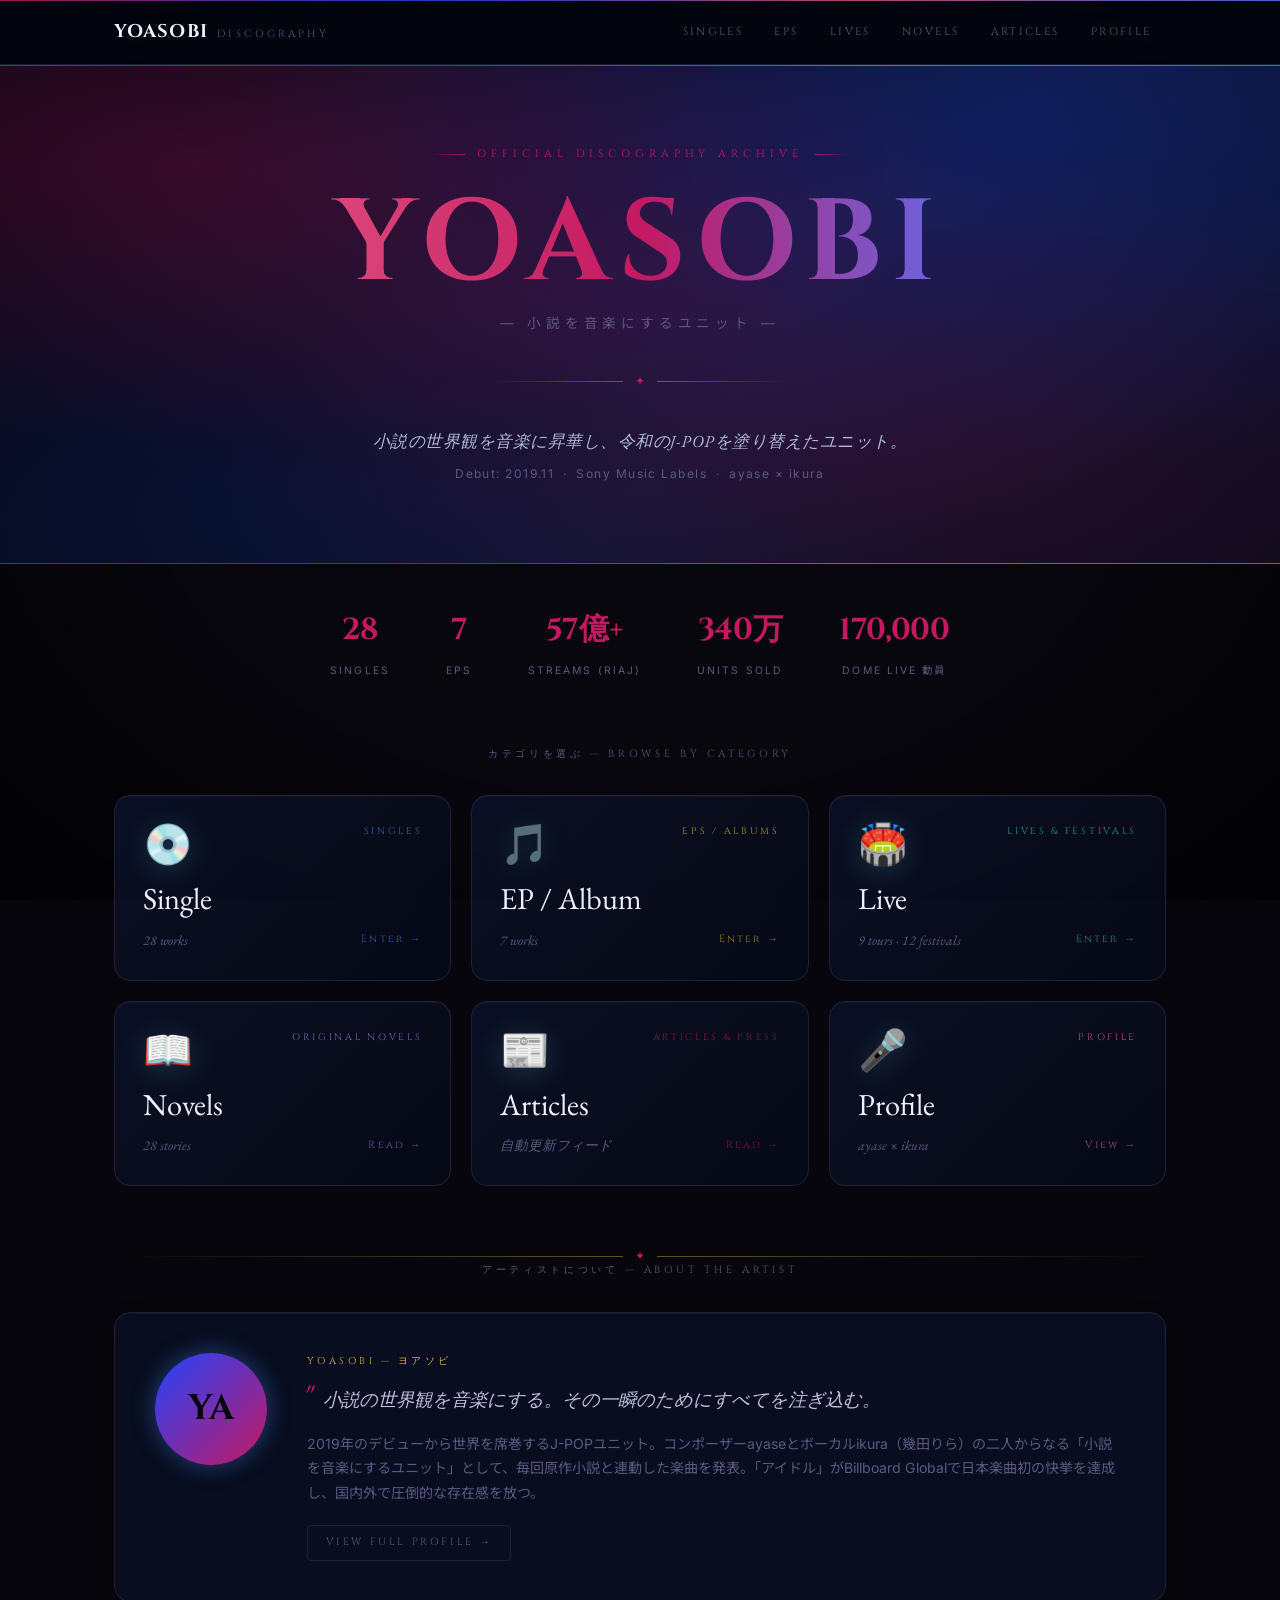
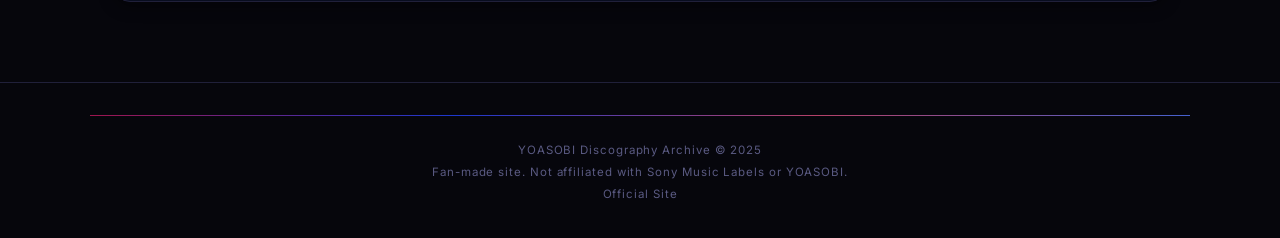
==== index.html @ 02286cec "fix: EPs数を6→7に更新（THE BOOK for, 追加に伴う） Co-Authored-By: Claude Sonnet 4.6 <noreply@anthropic.com>" ====
<!DOCTYPE html>
<html lang="ja">
<head>
  <meta charset="UTF-8" />
  <meta name="viewport" content="width=device-width, initial-scale=1.0" />
  <title>YOASOBI Discography</title>
  <meta name="description" content="YOASOBIのディスコグラフィ・軌跡アーカイブ。シングル・EP・プロフィールを網羅。" />
  <link rel="preconnect" href="https://fonts.googleapis.com" />
  <link href="https://fonts.googleapis.com/css2?family=Cinzel:wght@400;500;600;700&family=Cormorant+Garamond:ital,wght@0,400;0,500;1,400;1,500&family=EB+Garamond:ital,wght@0,400;1,400;1,500&family=Inter:wght@300;400;500;600&family=Noto+Sans+JP:wght@400;500;700&display=swap" rel="stylesheet" />
  <link rel="stylesheet" href="style.css" />
</head>
<body>

<header class="site-header">
  <div class="rainbow-rule" style="position:absolute;top:0;left:0;right:0;"></div>
  <div class="header-inner">
    <a href="index.html" class="site-brand" style="text-decoration:none;">
      <span class="brand-name">YOASOBI</span>
      <span class="brand-sub">Discography</span>
    </a>
    <nav class="site-nav">
      <a href="singles.html" class="nav-link" data-color="blue">Singles</a>
      <a href="albums.html" class="nav-link" data-color="gold">EPs</a>
      <a href="lives.html" class="nav-link" data-color="teal">Lives</a>
      <a href="novels.html" class="nav-link" data-color="purple">Novels</a>
      <a href="articles.html" class="nav-link" data-color="rose">Articles</a>
      <a href="profile.html" class="nav-link" data-color="rose">Profile</a>
    </nav>
  </div>
</header>

<main>
  <!-- Hero -->
  <section class="hero">
    <div class="hero-aurora-1"></div>
    <div class="hero-aurora-2"></div>
    <div class="hero-aurora-3"></div>
    <div class="rainbow-rule" style="position:absolute;top:0;left:0;right:0;"></div>

    <div class="hero-content">
      <p class="hero-eyebrow">Official Discography Archive</p>
      <span class="hero-title">YOASOBI</span>
      <p class="hero-reading">— 小説を音楽にするユニット —</p>

      <div class="ornament"><span class="ornament-gem">✦</span></div>

      <p class="hero-tagline">小説の世界観を音楽に昇華し、令和のJ-POPを塗り替えたユニット。</p>
      <p class="hero-meta">Debut: 2019.11 &nbsp;·&nbsp; Sony Music Labels &nbsp;·&nbsp; ayase × ikura</p>
    </div>

    <div class="rainbow-rule" style="position:absolute;bottom:0;left:0;right:0;"></div>
  </section>

  <!-- Stats -->
  <div class="stats-section">
    <div class="stat"><span class="stat-number">28</span><span class="stat-label">Singles</span></div>
    <div class="stat"><span class="stat-number">7</span><span class="stat-label">EPs</span></div>
    <div class="stat"><span class="stat-number">57億+</span><span class="stat-label">Streams (RIAJ)</span></div>
    <div class="stat"><span class="stat-number">340万</span><span class="stat-label">Units Sold</span></div>
    <div class="stat"><span class="stat-number">170,000</span><span class="stat-label">Dome Live 動員</span></div>
  </div>

  <!-- Category Grid -->
  <section class="category-section">
    <p class="section-title">カテゴリを選ぶ — Browse by category</p>
    <div class="category-grid">

      <a href="singles.html" style="text-decoration:none; display:contents;">
        <div class="category-card">
          <div class="card-glow" style="background:radial-gradient(ellipse at 30% 0%, rgba(74,143,255,0.22) 0%, transparent 70%);"></div>
          <div class="card-orb" style="background:#4a8fff;"></div>
          <div class="card-top">
            <span class="card-icon">💿</span>
            <span class="card-label-en" style="color:#4a8fff;">Singles</span>
          </div>
          <div class="card-bottom">
            <div class="card-title-ja">Single</div>
            <div class="card-footer">
              <span class="card-count">28 works</span>
              <span class="card-enter" style="color:#4a8fff;">Enter →</span>
            </div>
          </div>
          <div class="card-bottom-line" style="background:linear-gradient(90deg, transparent, #4a8fff, transparent);"></div>
        </div>
      </a>

      <a href="albums.html" style="text-decoration:none; display:contents;">
        <div class="category-card">
          <div class="card-glow" style="background:radial-gradient(ellipse at 30% 0%, rgba(245,200,66,0.18) 0%, transparent 70%);"></div>
          <div class="card-orb" style="background:#f5c842;"></div>
          <div class="card-top">
            <span class="card-icon">🎵</span>
            <span class="card-label-en" style="color:#f5c842;">EPs / Albums</span>
          </div>
          <div class="card-bottom">
            <div class="card-title-ja">EP / Album</div>
            <div class="card-footer">
              <span class="card-count">7 works</span>
              <span class="card-enter" style="color:#f5c842;">Enter →</span>
            </div>
          </div>
          <div class="card-bottom-line" style="background:linear-gradient(90deg, transparent, #f5c842, transparent);"></div>
        </div>
      </a>

      <a href="lives.html" style="text-decoration:none; display:contents;">
        <div class="category-card">
          <div class="card-glow" style="background:radial-gradient(ellipse at 30% 0%, rgba(45,212,191,0.18) 0%, transparent 70%);"></div>
          <div class="card-orb" style="background:#2dd4bf;"></div>
          <div class="card-top">
            <span class="card-icon">🏟️</span>
            <span class="card-label-en" style="color:#2dd4bf;">Lives & Festivals</span>
          </div>
          <div class="card-bottom">
            <div class="card-title-ja">Live</div>
            <div class="card-footer">
              <span class="card-count">9 tours · 12 festivals</span>
              <span class="card-enter" style="color:#2dd4bf;">Enter →</span>
            </div>
          </div>
          <div class="card-bottom-line" style="background:linear-gradient(90deg, transparent, #2dd4bf, transparent);"></div>
        </div>
      </a>

      <a href="novels.html" style="text-decoration:none; display:contents;">
        <div class="category-card">
          <div class="card-glow" style="background:radial-gradient(ellipse at 30% 0%, rgba(167,139,250,0.18) 0%, transparent 70%);"></div>
          <div class="card-orb" style="background:#a78bfa;"></div>
          <div class="card-top">
            <span class="card-icon">📖</span>
            <span class="card-label-en" style="color:#a78bfa;">Original Novels</span>
          </div>
          <div class="card-bottom">
            <div class="card-title-ja">Novels</div>
            <div class="card-footer">
              <span class="card-count">28 stories</span>
              <span class="card-enter" style="color:#a78bfa;">Read →</span>
            </div>
          </div>
          <div class="card-bottom-line" style="background:linear-gradient(90deg, transparent, #a78bfa, transparent);"></div>
        </div>
      </a>

      <a href="articles.html" style="text-decoration:none; display:contents;">
        <div class="category-card">
          <div class="card-glow" style="background:radial-gradient(ellipse at 30% 0%, rgba(196,25,96,0.18) 0%, transparent 70%);"></div>
          <div class="card-orb" style="background:#c41960;"></div>
          <div class="card-top">
            <span class="card-icon">📰</span>
            <span class="card-label-en" style="color:#c41960;">Articles & Press</span>
          </div>
          <div class="card-bottom">
            <div class="card-title-ja">Articles</div>
            <div class="card-footer">
              <span class="card-count">自動更新フィード</span>
              <span class="card-enter" style="color:#c41960;">Read →</span>
            </div>
          </div>
          <div class="card-bottom-line" style="background:linear-gradient(90deg, transparent, #c41960, transparent);"></div>
        </div>
      </a>

      <a href="profile.html" style="text-decoration:none; display:contents;">
        <div class="category-card">
          <div class="card-glow" style="background:radial-gradient(ellipse at 30% 0%, rgba(244,114,182,0.18) 0%, transparent 70%);"></div>
          <div class="card-orb" style="background:#f472b6;"></div>
          <div class="card-top">
            <span class="card-icon">🎤</span>
            <span class="card-label-en" style="color:#f472b6;">Profile</span>
          </div>
          <div class="card-bottom">
            <div class="card-title-ja">Profile</div>
            <div class="card-footer">
              <span class="card-count">ayase × ikura</span>
              <span class="card-enter" style="color:#f472b6;">View →</span>
            </div>
          </div>
          <div class="card-bottom-line" style="background:linear-gradient(90deg, transparent, #f472b6, transparent);"></div>
        </div>
      </a>

    </div>
  </section>

  <!-- Artist Intro -->
  <div class="ornament" style="max-width:1100px;margin:0 auto;padding:0 1.5rem;">
    <span class="ornament-gem">✦</span>
  </div>

  <section class="intro-section">
    <p class="section-title">アーティストについて — About the Artist</p>
    <div class="glass-card">
      <div class="glass-card-inner">
        <div class="intro-flex">
          <div class="intro-avatar">YA</div>
          <div class="intro-body">
            <p class="intro-eyebrow">YOASOBI — ヨアソビ</p>
            <blockquote class="intro-quote">
              小説の世界観を音楽にする。その一瞬のためにすべてを注ぎ込む。
            </blockquote>
            <p class="intro-bio">
              2019年のデビューから世界を席巻するJ-POPユニット。コンポーザーayaseとボーカルikura（幾田りら）の二人からなる「小説を音楽にするユニット」として、毎回原作小説と連動した楽曲を発表。「アイドル」がBillboard Globalで日本楽曲初の快挙を達成し、国内外で圧倒的な存在感を放つ。
            </p>
            <a href="profile.html" class="intro-link">View Full Profile →</a>
          </div>
        </div>
      </div>
    </div>
  </section>
</main>

<footer class="site-footer">
  <div class="footer-inner">
    <div class="rainbow-rule" style="margin-bottom:1.5rem;"></div>
    <p class="footer-text">
      YOASOBI Discography Archive &copy; 2025<br>
      Fan-made site. Not affiliated with Sony Music Labels or YOASOBI.<br>
      <a href="https://www.yoasobi-music.jp/" target="_blank" rel="noopener">Official Site</a>
    </p>
  </div>
</footer>

</body>
</html>
---- style.css ----
/* ===== RESET ===== */
*, *::before, *::after { box-sizing: border-box; margin: 0; padding: 0; }

/* ===== VARIABLES ===== */
:root {
  /* YOASOBI brand palette: deep black × hot pink × royal blue */
  --bg: #06060c;
  --bg-2: #0a0a14;
  --surface: #0f0f20;
  --surface-2: #161630;
  --border: #20203a;
  --border-bright: #34345a;
  /* primary accent = YOASOBI deep rose pink */
  --gold: #c41960;
  --gold-bright: #e05080;
  /* blue = YOASOBI royal blue */
  --blue: #2244ff;
  --blue-bright: #5577ff;
  --teal: #2dd4bf;
  --rose: #ff4d97;
  --muted: #5a5a82;
  --prose: #c0c0e0;
  --white: #f0f0ff;
}

/* ===== BASE ===== */
html { background: var(--bg); scroll-behavior: smooth; color-scheme: dark; }

body {
  background: var(--bg);
  color: var(--prose);
  font-family: 'Inter', 'Noto Sans JP', system-ui, sans-serif;
  font-size: 15px;
  line-height: 1.7;
  min-height: 100vh;
  -webkit-font-smoothing: antialiased;
  position: relative;
}

/* Film grain overlay */
body::before {
  content: '';
  position: fixed; inset: 0;
  pointer-events: none; z-index: 1; opacity: 0.04;
  mix-blend-mode: overlay;
  background-image: url("data:image/svg+xml;utf8,<svg xmlns='http://www.w3.org/2000/svg' width='180' height='180'><filter id='n'><feTurbulence type='fractalNoise' baseFrequency='0.9' numOctaves='2' stitchTiles='stitch'/></filter><rect width='100%25' height='100%25' filter='url(%23n)' opacity='0.8'/></svg>");
}

/* Vignette */
body::after {
  content: '';
  position: fixed; inset: 0;
  pointer-events: none; z-index: 1;
  background: radial-gradient(ellipse at center, transparent 55%, rgba(0,0,0,0.6) 100%);
}

header, main, footer, nav { position: relative; z-index: 2; }

a { color: var(--gold); text-decoration: none; transition: color 0.2s; }
a:hover { color: var(--gold-bright); }

/* ===== SCROLLBAR ===== */
::-webkit-scrollbar { width: 6px; }
::-webkit-scrollbar-track { background: var(--bg-2); }
::-webkit-scrollbar-thumb { background: linear-gradient(180deg, var(--blue) 0%, var(--gold) 100%); border-radius: 3px; }
::selection { background: rgba(74,143,255,0.3); color: var(--white); }

/* ===== RAINBOW RULE ===== */
.rainbow-rule {
  height: 1px;
  background: linear-gradient(90deg, var(--gold) 0%, var(--blue) 33%, var(--gold-bright) 66%, var(--blue-bright) 100%);
  opacity: 0.8;
}

/* ===== HEADER ===== */
.site-header {
  position: sticky; top: 0; z-index: 50;
  border-bottom: 1px solid rgba(26,38,64,0.8);
  background: rgba(3,6,16,0.75);
  backdrop-filter: blur(16px);
}
.header-inner {
  max-width: 1100px; margin: 0 auto;
  padding: 0 1.5rem;
  height: 64px;
  display: flex; align-items: center; justify-content: space-between; gap: 1.5rem;
}
.site-brand {
  display: flex; align-items: baseline; gap: 0.6rem; flex-shrink: 0;
}
.brand-name {
  font-family: 'Cinzel', Georgia, serif;
  font-size: 1.15rem; font-weight: 700;
  color: var(--white); letter-spacing: 0.06em;
  transition: color 0.4s;
}
.brand-name:hover { color: var(--gold-bright); }
.brand-sub {
  font-family: 'Cinzel', Georgia, serif;
  font-size: 0.65rem; letter-spacing: 0.3em;
  text-transform: uppercase; color: var(--muted);
}
.site-nav {
  display: flex; align-items: center; gap: 0.15rem;
  overflow-x: auto;
  scrollbar-width: none;
  -ms-overflow-style: none;
}
.site-nav::-webkit-scrollbar { display: none; }
.nav-link {
  position: relative;
  display: block; padding: 0.45rem 0.9rem;
  font-family: 'Cinzel', Georgia, serif;
  font-size: 0.68rem; letter-spacing: 0.22em;
  text-transform: uppercase; color: var(--muted);
  white-space: nowrap; transition: color 0.3s;
}
.nav-link:hover, .nav-link.active { color: var(--white); }
.nav-link::after {
  content: '';
  position: absolute; left: 0.9rem; right: 0.9rem; bottom: -1px;
  height: 1px;
  background: linear-gradient(90deg, var(--blue), transparent);
  transform: scaleX(0); transform-origin: left;
  transition: transform 0.4s ease;
}
.nav-link.active::after,
.nav-link:hover::after { transform: scaleX(1); }
.nav-link[data-color="gold"]::after   { background: linear-gradient(90deg, var(--gold), transparent); }
.nav-link[data-color="teal"]::after   { background: linear-gradient(90deg, var(--teal), transparent); }
.nav-link[data-color="rose"]::after   { background: linear-gradient(90deg, var(--rose), transparent); }
.nav-link[data-color="purple"]::after { background: linear-gradient(90deg, #a78bfa, transparent); }

/* ===== HERO ===== */
.hero {
  position: relative; overflow: hidden;
  background: linear-gradient(135deg, #030610 0%, #060b1a 35%, #0a1228 60%, #060b1a 100%);
  padding: 5rem 1.5rem 5rem; text-align: center;
}
/* Aurora layers */
.hero-aurora-1 {
  position: absolute; inset: 0; pointer-events: none;
  background: radial-gradient(at 15% 20%, rgba(232,19,107,0.22) 0px, transparent 50%),
              radial-gradient(at 80% 10%, rgba(34,68,255,0.18) 0px, transparent 55%),
              radial-gradient(at 75% 80%, rgba(232,19,107,0.12) 0px, transparent 55%),
              radial-gradient(at 20% 85%, rgba(34,68,255,0.10) 0px, transparent 50%);
  animation: auroraDrift 22s ease-in-out infinite;
}
.hero-aurora-2 {
  position: absolute; inset: 0; pointer-events: none;
  background: radial-gradient(ellipse at center, rgba(232,19,107,0.08) 0%, transparent 70%);
}
.hero-aurora-3 {
  position: absolute; inset: 0; pointer-events: none;
  background: radial-gradient(ellipse at 75% 25%, rgba(34,68,255,0.10) 0%, transparent 60%);
}
@keyframes auroraDrift {
  0%, 100% { transform: translate3d(0,0,0) scale(1); opacity: 0.85; }
  50% { transform: translate3d(-2%, 1%, 0) scale(1.06); opacity: 1; }
}

.hero-content { position: relative; z-index: 10; max-width: 760px; margin: 0 auto; }

.hero-eyebrow {
  font-family: 'Cinzel', Georgia, serif;
  font-size: 0.68rem; letter-spacing: 0.45em;
  text-transform: uppercase; color: rgba(232,19,107,0.9);
  margin-bottom: 1.5rem;
  display: flex; align-items: center; justify-content: center; gap: 0.75rem;
}
.hero-eyebrow::before, .hero-eyebrow::after {
  content: '';
  display: inline-block; width: 2rem; height: 1px;
  background: linear-gradient(90deg, transparent, rgba(232,19,107,0.7));
}
.hero-eyebrow::after { background: linear-gradient(90deg, rgba(232,19,107,0.7), transparent); }

.hero-label {
  font-family: 'Cinzel', Georgia, serif;
  font-size: 0.85rem; font-weight: 400;
  letter-spacing: 0.5em; text-transform: uppercase;
  color: rgba(200,216,240,0.6); display: block;
  margin-bottom: 0.4rem;
}
.hero-title {
  font-family: 'Cinzel', Georgia, serif;
  font-size: clamp(3.5rem, 9vw, 7.5rem);
  font-weight: 700; line-height: 1.0;
  letter-spacing: 0.08em;
  background: linear-gradient(90deg, var(--gold-bright) 0%, var(--gold) 25%, var(--blue-bright) 50%, var(--blue) 75%, var(--gold-bright) 100%);
  background-size: 200% 100%;
  -webkit-background-clip: text; -webkit-text-fill-color: transparent;
  background-clip: text;
  animation: shimmer 8s linear infinite;
  display: block; margin-bottom: 0.6rem;
}
@keyframes shimmer {
  0% { background-position: 0% 50%; }
  100% { background-position: 200% 50%; }
}
.hero-reading {
  font-size: 0.85rem; letter-spacing: 0.35em;
  color: var(--muted); margin-bottom: 1.4rem;
}
.hero-tagline {
  font-family: 'EB Garamond', Georgia, serif;
  font-style: italic; font-size: 1.05rem;
  color: rgba(200,216,240,0.85); letter-spacing: 0.03em;
  margin-bottom: 0.5rem;
}
.hero-meta {
  font-size: 0.75rem; letter-spacing: 0.12em;
  color: var(--muted);
}

/* Ornamental divider */
.ornament {
  display: flex; align-items: center; justify-content: center; gap: 0.75rem;
  margin: 2.5rem auto;
  max-width: 300px;
}
.ornament::before, .ornament::after {
  content: ''; flex: 1; height: 1px;
  background: linear-gradient(90deg, transparent, rgba(245,200,66,0.4));
}
.ornament::after { background: linear-gradient(90deg, rgba(245,200,66,0.4), transparent); }
.ornament-gem {
  font-size: 0.75rem; color: var(--gold); line-height: 1;
}

/* ===== STATS ===== */
.stats-section {
  display: flex; justify-content: center; flex-wrap: wrap;
  gap: 2.5rem 3.5rem; padding: 2.5rem 1.5rem 3rem;
  max-width: 900px; margin: 0 auto;
}
.stat { text-align: center; }
.stat-number {
  font-family: 'Cinzel', Georgia, serif;
  font-size: 1.9rem; font-weight: 700;
  color: var(--gold); display: block; letter-spacing: -0.01em;
}
.stat-label {
  font-size: 0.65rem; letter-spacing: 0.2em;
  text-transform: uppercase; color: var(--muted);
  margin-top: 0.15rem;
}

/* ===== SECTION TITLE ===== */
.section-title {
  font-family: 'Cinzel', Georgia, serif;
  font-size: 0.65rem; letter-spacing: 0.35em;
  text-transform: uppercase; color: var(--muted);
  text-align: center; margin-bottom: 2rem;
}

/* ===== CATEGORY GRID ===== */
.category-section { max-width: 1100px; margin: 0 auto; padding: 1rem 1.5rem 4rem; }

.category-grid {
  display: grid;
  grid-template-columns: repeat(auto-fit, minmax(280px, 1fr));
  gap: 1.25rem;
}

.category-card {
  position: relative; overflow: hidden;
  border-radius: 16px;
  border: 1px solid var(--border);
  background: linear-gradient(135deg, rgba(11,18,40,0.85) 0%, rgba(6,11,26,0.7) 100%);
  padding: 1.75rem;
  display: flex; flex-direction: column;
  gap: 1rem; min-height: 175px; justify-content: space-between;
  transition: all 0.5s ease;
  box-shadow: inset 0 1px 0 rgba(238,244,255,0.04);
  cursor: pointer;
}
.category-card:hover {
  border-color: var(--border-bright);
  transform: translateY(-4px);
  box-shadow: 0 0 0 1px rgba(245,200,66,0.15), 0 0 28px rgba(74,143,255,0.22), inset 0 1px 0 rgba(238,244,255,0.04), 0 18px 48px rgba(0,0,0,0.65);
}
.card-glow {
  position: absolute; inset: 0; opacity: 0;
  transition: opacity 0.6s;
}
.category-card:hover .card-glow { opacity: 1; }
.card-orb {
  position: absolute; top: -3rem; right: -3rem;
  width: 8rem; height: 8rem; border-radius: 50%;
  opacity: 0; blur: 2rem;
  filter: blur(2rem);
  transition: opacity 0.6s;
}
.category-card:hover .card-orb { opacity: 0.35; }
.card-bottom-line {
  position: absolute; bottom: 0; left: 0;
  height: 1px; width: 0;
  transition: width 0.7s ease;
}
.category-card:hover .card-bottom-line { width: 100%; }

.card-top { display: flex; align-items: flex-start; justify-content: space-between; }
.card-icon { font-size: 2.5rem; line-height: 1; filter: drop-shadow(0 4px 14px rgba(125,211,252,0.18)); }
.card-label-en {
  font-family: 'Cinzel', Georgia, serif;
  font-size: 0.6rem; letter-spacing: 0.28em;
  text-transform: uppercase; opacity: 0.7;
}
.card-bottom { display: flex; flex-direction: column; gap: 0.5rem; }
.card-title-ja {
  font-family: 'EB Garamond', Georgia, serif;
  font-size: 1.9rem; font-weight: 400;
  color: var(--white); line-height: 1.2;
  transition: color 0.4s;
}
.category-card:hover .card-title-ja { color: var(--gold-bright); }
.card-footer { display: flex; align-items: center; justify-content: space-between; margin-top: 0.25rem; }
.card-count {
  font-family: 'EB Garamond', Georgia, serif;
  font-style: italic; font-size: 0.85rem; color: var(--muted);
}
.card-enter {
  font-family: 'Cinzel', Georgia, serif;
  font-size: 0.65rem; letter-spacing: 0.2em;
  opacity: 0.6; transition: opacity 0.4s, transform 0.4s;
}
.category-card:hover .card-enter { opacity: 1; transform: translateX(4px); }

/* ===== ARTIST INTRO ===== */
.intro-section { max-width: 1100px; margin: 0 auto; padding: 0 1.5rem 5rem; }

.glass-card {
  background: rgba(11,18,40,0.7);
  backdrop-filter: blur(12px);
  border: 1px solid var(--border);
  border-radius: 16px; overflow: hidden;
  box-shadow: inset 0 1px 0 rgba(238,244,255,0.04), 0 4px 16px rgba(0,0,0,0.4);
}
.glass-card-inner { padding: 2.5rem; }

.intro-flex {
  display: flex; gap: 2.5rem; align-items: flex-start;
}
.intro-avatar {
  flex-shrink: 0;
  width: 7rem; height: 7rem; border-radius: 50%;
  background: linear-gradient(135deg, var(--blue) 0%, var(--gold) 100%);
  display: flex; align-items: center; justify-content: center;
  font-family: 'Cinzel', Georgia, serif;
  font-size: 2.2rem; color: var(--bg); font-weight: 700;
  box-shadow: 0 0 24px rgba(74,143,255,0.4);
}
.intro-body { flex: 1; }
.intro-eyebrow {
  font-family: 'Cinzel', Georgia, serif;
  font-size: 0.62rem; letter-spacing: 0.35em;
  text-transform: uppercase; color: rgba(245,200,66,0.9);
  margin-bottom: 0.9rem;
}
.intro-quote {
  font-family: 'EB Garamond', Georgia, serif;
  font-style: italic; font-size: 1.15rem;
  color: var(--prose); line-height: 1.7;
  padding-left: 1rem; position: relative;
  margin-bottom: 1rem;
}
.intro-quote::before {
  content: '"';
  position: absolute; left: -0.3rem; top: -0.25rem;
  font-size: 2rem; color: var(--gold); line-height: 1;
}
.intro-bio {
  font-size: 0.88rem; color: var(--muted);
  line-height: 1.75; margin-bottom: 1.25rem;
}
.intro-link {
  display: inline-block;
  font-family: 'Cinzel', Georgia, serif;
  font-size: 0.65rem; letter-spacing: 0.25em;
  text-transform: uppercase; color: var(--muted);
  border: 1px solid var(--border);
  padding: 0.5rem 1.1rem; border-radius: 4px;
  transition: all 0.3s;
}
.intro-link:hover {
  border-color: var(--gold); color: var(--gold);
  background: rgba(245,200,66,0.06);
}

/* ===== PAGE HEADER ===== */
.page-header {
  border-bottom: 1px solid var(--border);
  padding: 2.5rem 1.5rem 2rem;
}
.page-header-inner { max-width: 1100px; margin: 0 auto; }
.page-back {
  font-family: 'Cinzel', Georgia, serif;
  font-size: 0.65rem; letter-spacing: 0.2em;
  color: var(--muted); display: inline-flex;
  align-items: center; gap: 0.4rem;
  margin-bottom: 1rem; transition: color 0.2s;
}
.page-back:hover { color: var(--gold); }
.page-title {
  font-family: 'Cinzel', Georgia, serif;
  font-size: clamp(2rem, 5vw, 3.5rem);
  font-weight: 700; letter-spacing: 0.06em;
  color: var(--white);
}
.page-title .accent { color: var(--gold); }
.page-subtitle {
  font-size: 0.8rem; color: var(--muted);
  letter-spacing: 0.12em; margin-top: 0.5rem;
}

/* ===== FILTER BAR ===== */
.filter-bar {
  max-width: 1100px; margin: 0 auto 2rem;
  padding: 0 1.5rem;
  display: flex; gap: 0.4rem; flex-wrap: wrap; align-items: center;
}
.filter-label {
  font-family: 'Cinzel', Georgia, serif;
  font-size: 0.62rem; letter-spacing: 0.25em;
  text-transform: uppercase; color: var(--muted); margin-right: 0.4rem;
}
.filter-btn {
  background: transparent;
  border: 1px solid var(--border);
  color: var(--muted);
  font-family: 'Cinzel', Georgia, serif;
  font-size: 0.65rem; letter-spacing: 0.12em;
  padding: 0.3rem 0.85rem; border-radius: 20px;
  cursor: pointer; transition: all 0.25s;
}
.filter-btn:hover, .filter-btn.active {
  border-color: var(--gold); color: var(--gold);
  background: rgba(245,200,66,0.07);
}

/* ===== WORKS GRID ===== */
.works-section { max-width: 1100px; margin: 0 auto; padding: 0 1.5rem 5rem; }
.works-grid {
  display: grid;
  grid-template-columns: repeat(auto-fill, minmax(290px, 1fr));
  gap: 1rem;
}

/* Year divider */
.year-divider {
  grid-column: 1 / -1;
  display: flex; align-items: center; gap: 1rem;
  padding: 2rem 0 0.75rem;
  margin-top: 0.5rem;
}
.year-divider:first-child {
  padding-top: 0.25rem;
  margin-top: 0;
}
.year-divider-text {
  font-family: 'Cinzel', Georgia, serif;
  font-size: 0.6rem; letter-spacing: 0.3em;
  color: var(--muted); text-transform: uppercase; white-space: nowrap;
  background: var(--bg);
  padding-right: 0.5rem;
}
.year-divider-line { flex: 1; height: 1px; background: var(--border); }

/* Work card */
.work-card {
  position: relative; overflow: hidden;
  background: rgba(11,18,40,0.7);
  border: 1px solid var(--border);
  border-radius: 12px; padding: 1.25rem 1.4rem;
  display: flex; flex-direction: column; gap: 0.45rem;
  transition: all 0.3s ease;
}
.work-card:hover {
  border-color: var(--border-bright);
  background: rgba(17,30,56,0.85);
  transform: translateY(-2px);
  box-shadow: 0 0 0 1px rgba(74,143,255,0.12), 0 8px 24px rgba(0,0,0,0.5);
}
.work-card.highlight {
  border-color: rgba(245,200,66,0.35);
  background: rgba(245,200,66,0.03);
}
.work-card.highlight::before {
  content: '★ Spotlight';
  position: absolute; top: 0.7rem; right: 0.8rem;
  font-family: 'Cinzel', Georgia, serif;
  font-size: 0.55rem; letter-spacing: 0.18em;
  color: var(--gold); text-transform: uppercase;
}
.work-card-line {
  position: absolute; bottom: 0; left: 0;
  height: 1px; width: 0;
  transition: width 0.6s ease;
}
.work-card:hover .work-card-line { width: 100%; }

.work-num {
  font-family: 'Cinzel', Georgia, serif;
  font-size: 0.58rem; letter-spacing: 0.22em; color: var(--muted);
}
.work-title-ja { font-size: 1.05rem; font-weight: 600; color: var(--white); line-height: 1.3; }
.work-title-en { font-size: 0.72rem; color: var(--muted); letter-spacing: 0.04em; }
.work-date { font-size: 0.72rem; color: var(--prose); }
.work-cert { font-size: 0.68rem; color: var(--blue-bright); font-weight: 600; }
.work-chart { font-size: 0.68rem; color: var(--muted); }
.work-note {
  font-size: 0.72rem; color: var(--muted); line-height: 1.55;
  border-top: 1px solid var(--border);
  padding-top: 0.5rem; margin-top: 0.25rem;
}

/* ===== EP CARDS ===== */
.eps-section { max-width: 1100px; margin: 0 auto; padding: 0 1.5rem 5rem; }
.eps-grid {
  display: grid;
  grid-template-columns: repeat(auto-fill, minmax(340px, 1fr));
  gap: 1.5rem;
}

.ep-card {
  background: rgba(11,18,40,0.7);
  border: 1px solid var(--border);
  border-radius: 14px; padding: 1.75rem;
  display: flex; flex-direction: column; gap: 1.1rem;
  transition: all 0.3s ease;
}
.ep-card:hover {
  border-color: var(--border-bright);
  transform: translateY(-3px);
  box-shadow: 0 0 0 1px rgba(245,200,66,0.12), 0 12px 32px rgba(0,0,0,0.55);
}

.ep-badge {
  display: inline-block;
  font-family: 'Cinzel', Georgia, serif;
  font-size: 0.58rem; letter-spacing: 0.22em;
  text-transform: uppercase; color: var(--gold);
  background: rgba(245,200,66,0.08);
  border: 1px solid rgba(245,200,66,0.25);
  border-radius: 4px; padding: 0.2rem 0.65rem;
  width: fit-content;
}
.ep-title {
  font-family: 'Cinzel', Georgia, serif;
  font-size: 1.4rem; font-weight: 700;
  color: var(--white); letter-spacing: 0.08em;
}
.ep-date { font-size: 0.78rem; color: var(--muted); }

.ep-meta-row { display: flex; gap: 1.5rem; flex-wrap: wrap; }
.ep-meta-item { display: flex; flex-direction: column; gap: 0.1rem; }
.ep-meta-label {
  font-family: 'Cinzel', Georgia, serif;
  font-size: 0.56rem; letter-spacing: 0.2em;
  text-transform: uppercase; color: var(--muted);
}
.ep-meta-value { font-size: 0.85rem; color: var(--white); font-weight: 600; }

.ep-tracks { border-top: 1px solid var(--border); padding-top: 0.85rem; }
.ep-tracks-label {
  font-family: 'Cinzel', Georgia, serif;
  font-size: 0.56rem; letter-spacing: 0.2em;
  text-transform: uppercase; color: var(--muted); margin-bottom: 0.6rem;
}
.ep-track-list { list-style: none; display: flex; flex-direction: column; gap: 0.22rem; }
.ep-track-list li {
  display: flex; gap: 0.6rem; align-items: baseline;
  font-size: 0.82rem; color: var(--prose);
}
.ep-track-num {
  font-family: 'Cinzel', Georgia, serif;
  font-size: 0.58rem; color: var(--muted);
  min-width: 1.6rem; letter-spacing: 0.1em;
}
.ep-note {
  font-family: 'EB Garamond', Georgia, serif;
  font-style: italic; font-size: 0.85rem;
  color: var(--muted); line-height: 1.6;
}

/* ===== PROFILE ===== */
.profile-section { max-width: 900px; margin: 0 auto; padding: 0 1.5rem 5rem; display: flex; flex-direction: column; gap: 3rem; }

.profile-concept-card {
  text-align: center; padding: 2.5rem;
  background: rgba(11,18,40,0.7);
  border: 1px solid var(--border); border-radius: 14px;
}
.profile-concept-text {
  font-family: 'EB Garamond', Georgia, serif;
  font-style: italic; font-size: 1.5rem;
  color: var(--gold); letter-spacing: 0.05em; margin-bottom: 0.75rem;
}
.profile-concept-meta {
  font-family: 'Cinzel', Georgia, serif;
  font-size: 0.65rem; letter-spacing: 0.25em;
  text-transform: uppercase; color: var(--muted);
}

.members-grid {
  display: grid;
  grid-template-columns: repeat(auto-fit, minmax(310px, 1fr));
  gap: 1.25rem;
}
.member-card {
  background: rgba(11,18,40,0.7);
  border: 1px solid var(--border); border-radius: 14px;
  padding: 1.75rem; display: flex; flex-direction: column; gap: 0.75rem;
}
.member-role {
  font-family: 'Cinzel', Georgia, serif;
  font-size: 0.6rem; letter-spacing: 0.25em;
  text-transform: uppercase; color: var(--blue-bright); font-weight: 600;
}
.member-name {
  font-family: 'Cinzel', Georgia, serif;
  font-size: 1.6rem; font-weight: 700; color: var(--white);
}
.member-info { display: flex; flex-direction: column; gap: 0.2rem; }
.member-info-row { display: flex; gap: 0.5rem; font-size: 0.8rem; }
.info-key { color: var(--muted); min-width: 60px; }
.info-val { color: var(--prose); }
.member-bio {
  font-size: 0.85rem; color: var(--muted); line-height: 1.75;
  border-top: 1px solid var(--border); padding-top: 0.75rem;
}

.section-sub-title {
  font-family: 'Cinzel', Georgia, serif;
  font-size: 0.62rem; letter-spacing: 0.3em;
  text-transform: uppercase; color: var(--muted); margin-bottom: 1.1rem;
}

.achievement-list { list-style: none; display: flex; flex-direction: column; gap: 0.75rem; }
.achievement-list li {
  display: flex; gap: 0.75rem; align-items: flex-start;
  font-size: 0.88rem; color: var(--prose); line-height: 1.65;
}
.achievement-list li::before {
  content: '◆'; color: var(--gold); font-size: 0.5rem;
  margin-top: 0.45rem; flex-shrink: 0;
}

/* Timeline */
.timeline { display: flex; flex-direction: column; gap: 0; }
.timeline-item { display: flex; gap: 1.5rem; align-items: flex-start; }
.timeline-year {
  font-family: 'Cinzel', Georgia, serif;
  font-size: 0.78rem; font-weight: 700;
  color: var(--gold); letter-spacing: 0.1em;
  min-width: 3rem; padding-top: 0.1rem;
}
.timeline-body {
  flex: 1;
  border-left: 1px solid var(--border);
  padding: 0 0 1.5rem 1.5rem;
}
.timeline-item:last-child .timeline-body { padding-bottom: 0; }
.timeline-text { font-size: 0.88rem; color: var(--muted); line-height: 1.7; }

/* ===== FOOTER ===== */
.site-footer {
  border-top: 1px solid var(--border);
  padding: 2rem 1.5rem;
  text-align: center;
}
.footer-inner { max-width: 1100px; margin: 0 auto; }
.footer-text { font-size: 0.72rem; color: var(--muted); letter-spacing: 0.08em; line-height: 1.9; }
.footer-text a { color: var(--muted); }
.footer-text a:hover { color: var(--gold); }

/* ===== ARTWORK CARD (ジャケ写付き) ===== */
.work-card-art {
  position: relative; overflow: hidden;
  background: rgba(11,18,40,0.7);
  border: 1px solid var(--border);
  border-radius: 12px;
  display: flex; flex-direction: column;
  transition: all 0.3s ease;
  cursor: pointer;
}
.work-card-art:hover {
  border-color: var(--border-bright);
  transform: translateY(-3px);
  box-shadow: 0 0 0 1px rgba(74,143,255,0.14), 0 10px 28px rgba(0,0,0,0.55);
}
.work-card-art.highlight {
  border-color: rgba(245,200,66,0.35);
}
.artwork-wrap {
  position: relative; aspect-ratio: 1/1;
  overflow: hidden; background: var(--surface-2);
  flex-shrink: 0;
}
.artwork-wrap img {
  width: 100%; height: 100%;
  object-fit: cover;
  transition: transform 0.5s ease;
}
.work-card-art:hover .artwork-wrap img { transform: scale(1.06); }
.artwork-placeholder {
  width: 100%; height: 100%;
  display: flex; align-items: center; justify-content: center;
  font-family: 'Cinzel', Georgia, serif;
  font-size: 1.5rem; font-weight: 700;
  color: rgba(255,255,255,0.15);
  letter-spacing: 0.05em;
}
.artwork-spotlight {
  position: absolute; top: 0.6rem; right: 0.6rem;
  font-family: 'Cinzel', Georgia, serif;
  font-size: 0.5rem; letter-spacing: 0.15em;
  background: var(--gold); color: var(--bg);
  padding: 0.2rem 0.5rem; border-radius: 3px;
  font-weight: 700;
}
.artwork-num {
  position: absolute; top: 0.55rem; left: 0.55rem;
  font-family: 'Cinzel', Georgia, serif;
  font-size: 0.62rem; font-weight: 700; letter-spacing: 0.12em;
  background: rgba(6,6,12,0.85);
  color: rgba(255,255,255,0.9);
  border: 1px solid rgba(255,255,255,0.15);
  padding: 0.22rem 0.55rem;
  border-radius: 4px; backdrop-filter: blur(6px);
}
.artwork-body {
  padding: 0.9rem 1rem;
  display: flex; flex-direction: column; gap: 0.3rem;
}
.artwork-title-ja { font-size: 0.95rem; font-weight: 600; color: var(--white); line-height: 1.3; }
.artwork-title-en { font-size: 0.68rem; color: var(--muted); }
.artwork-date { font-size: 0.68rem; color: var(--prose); }
.artwork-cert { font-size: 0.64rem; color: var(--blue-bright); font-weight: 600; }
.artwork-hover-hint {
  font-size: 0.6rem; color: var(--muted); letter-spacing: 0.1em;
  font-family: 'Cinzel', Georgia, serif;
  margin-top: 0.2rem; opacity: 0;
  transition: opacity 0.25s;
}
.work-card-art:hover .artwork-hover-hint { opacity: 1; }

/* ===== MODAL ===== */
.modal-overlay {
  position: fixed; inset: 0; z-index: 200;
  background: rgba(3,6,16,0.88);
  backdrop-filter: blur(16px);
  display: flex; align-items: center; justify-content: center;
  padding: 1.5rem;
  opacity: 0; pointer-events: none;
  transition: opacity 0.3s ease;
}
.modal-overlay.open {
  opacity: 1; pointer-events: all;
}
.modal {
  background: var(--surface);
  border: 1px solid var(--border-bright);
  border-radius: 18px;
  max-width: 860px; width: 100%;
  max-height: 90vh; overflow-y: auto;
  display: grid; grid-template-columns: 260px 1fr;
  box-shadow: 0 0 0 1px rgba(74,143,255,0.1), 0 30px 80px rgba(0,0,0,0.8);
  transform: translateY(16px);
  transition: transform 0.3s ease;
  position: relative;
}
.modal-overlay.open .modal { transform: translateY(0); }

.modal-art-col {
  position: relative;
  background: var(--bg-2);
  border-radius: 18px 0 0 18px;
  overflow: hidden;
  display: flex; flex-direction: column;
}
.modal-artwork {
  width: 100%; aspect-ratio: 1/1;
  object-fit: cover; display: block;
}
.modal-artwork-placeholder {
  width: 100%; aspect-ratio: 1/1;
  display: flex; align-items: center; justify-content: center;
  font-family: 'Cinzel', Georgia, serif;
  font-size: 2.5rem; color: rgba(255,255,255,0.1);
}
.modal-art-meta {
  padding: 1.25rem;
  display: flex; flex-direction: column; gap: 0.4rem;
  flex: 1;
}
.modal-cert { font-size: 0.68rem; color: var(--blue-bright); font-weight: 600; }
.modal-chart { font-size: 0.68rem; color: var(--muted); }
.modal-date { font-size: 0.7rem; color: var(--muted); margin-top: 0.25rem; }

.modal-body {
  padding: 2rem 2rem 2rem 1.75rem;
  display: flex; flex-direction: column; gap: 1.5rem;
  overflow-y: auto;
}
.modal-close {
  position: absolute; top: 1rem; right: 1rem;
  background: rgba(11,18,40,0.9);
  border: 1px solid var(--border);
  color: var(--muted); border-radius: 50%;
  width: 2rem; height: 2rem;
  display: flex; align-items: center; justify-content: center;
  cursor: pointer; font-size: 1rem; line-height: 1;
  transition: all 0.2s; z-index: 10;
}
.modal-close:hover { border-color: var(--gold); color: var(--gold); }

.modal-title-ja {
  font-size: 1.6rem; font-weight: 700;
  color: var(--white); line-height: 1.2;
}
.modal-title-en {
  font-size: 0.78rem; color: var(--muted); letter-spacing: 0.06em;
  margin-top: 0.2rem;
}
.modal-badge {
  display: inline-block;
  font-family: 'Cinzel', Georgia, serif;
  font-size: 0.55rem; letter-spacing: 0.2em;
  background: rgba(245,200,66,0.08);
  border: 1px solid rgba(245,200,66,0.25);
  color: var(--gold); padding: 0.2rem 0.6rem;
  border-radius: 3px; margin-bottom: 0.25rem;
  width: fit-content;
}

.modal-section { display: flex; flex-direction: column; gap: 0.5rem; }
.modal-section-label {
  font-family: 'Cinzel', Georgia, serif;
  font-size: 0.58rem; letter-spacing: 0.28em;
  text-transform: uppercase; color: var(--muted);
}
.modal-section-content {
  font-size: 0.85rem; color: var(--prose);
  line-height: 1.75;
}
.modal-novel {
  font-family: 'EB Garamond', Georgia, serif;
  font-style: italic; font-size: 0.95rem;
  color: var(--gold-bright);
}
.modal-divider {
  height: 1px; background: var(--border);
}

/* ===== RESPONSIVE ===== */
@media (max-width: 680px) {
  .brand-sub { display: none; }
  .intro-flex { flex-direction: column; align-items: center; text-align: center; }
  .intro-quote { text-align: left; }
  .category-grid { grid-template-columns: 1fr; }
  .works-grid { grid-template-columns: 1fr; }
  .eps-grid { grid-template-columns: 1fr; }
  .members-grid { grid-template-columns: 1fr; }
  .stats-section { gap: 1.5rem 2rem; }
}
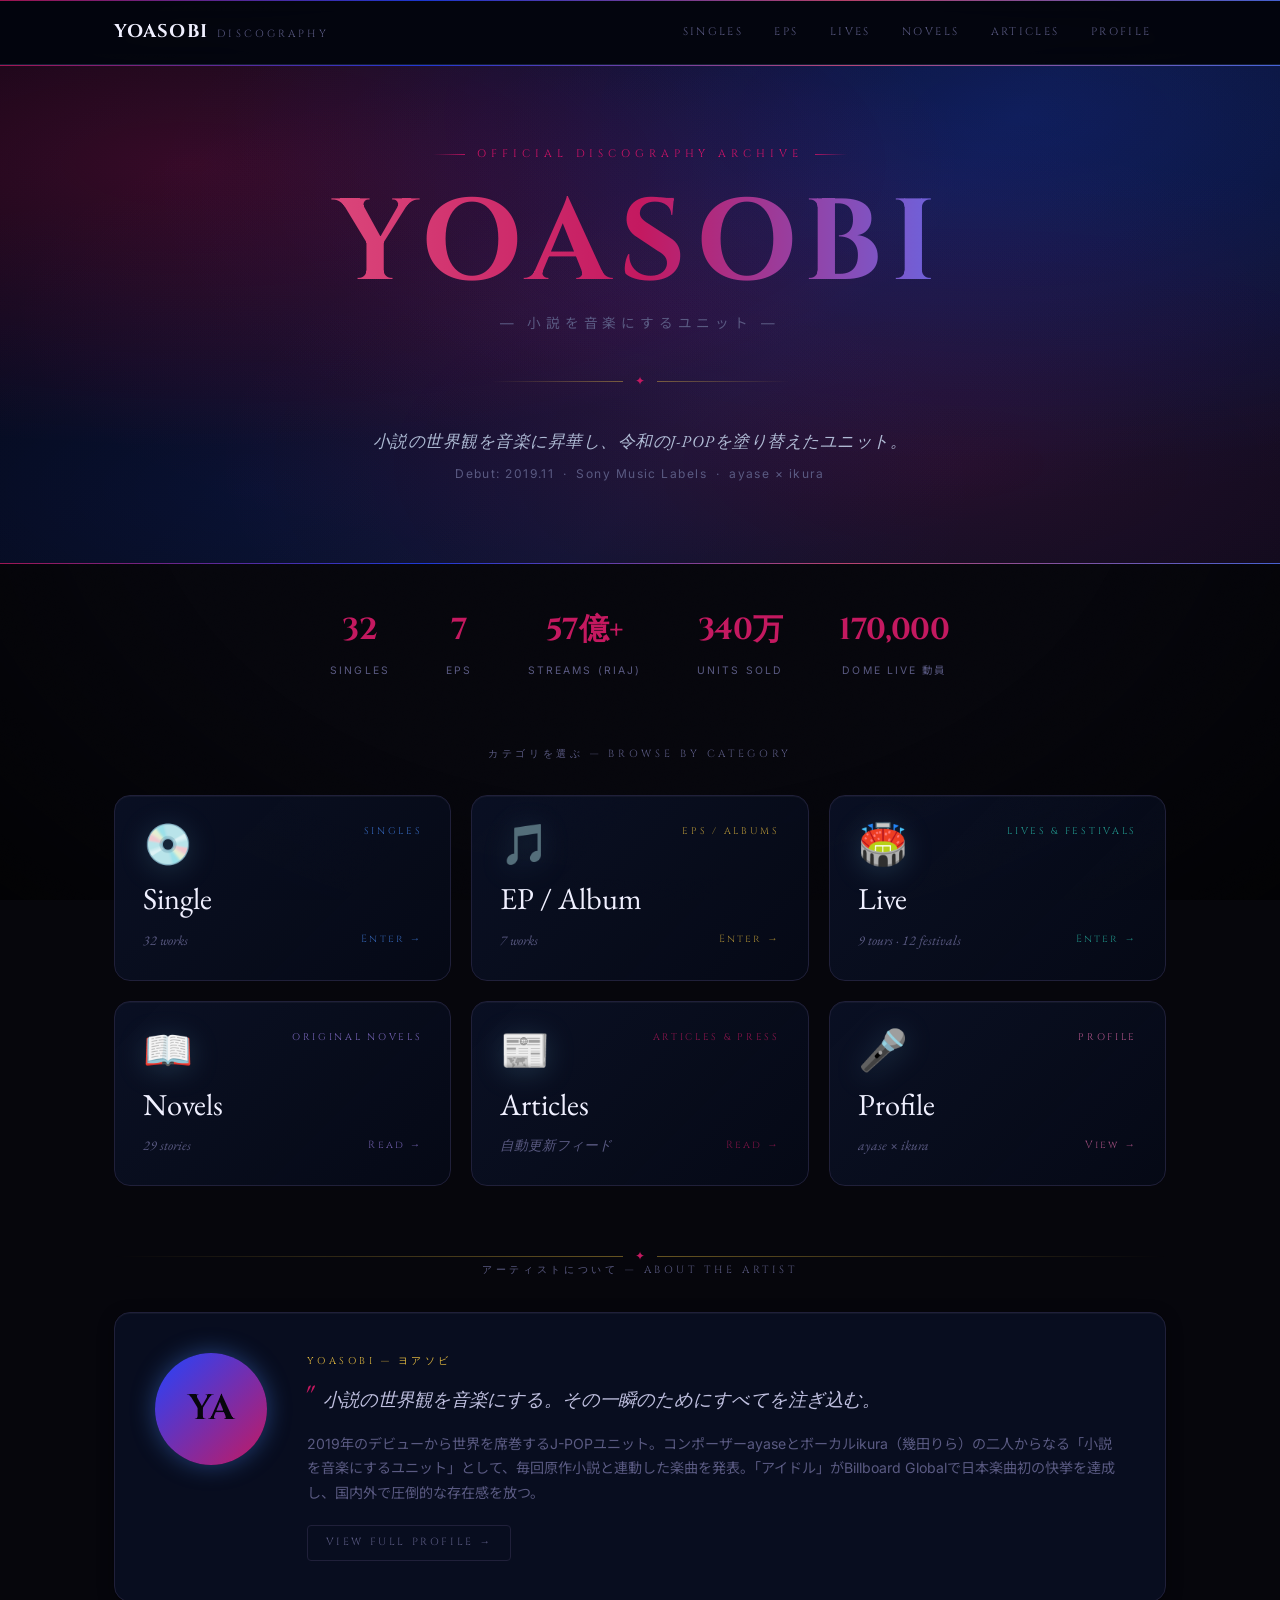
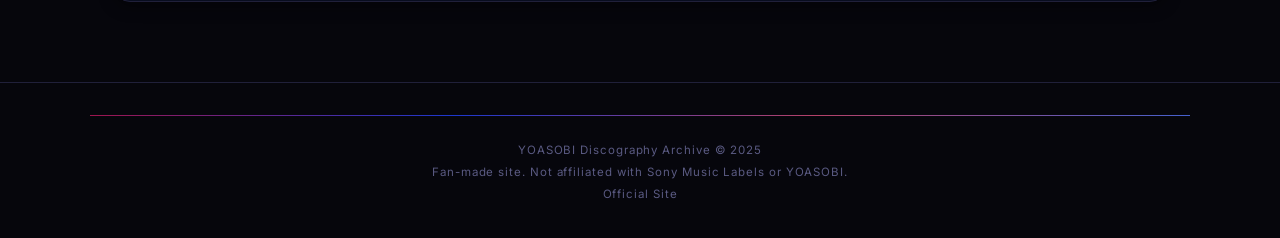
==== commit a7720ad6: "fix: 数字の横展開修正 + novels追加 - Singles: 28→32（stats・カード両方） - Novels: 28→29 stories（カード） - novels.html: 「" ====
--- a/index.html
+++ b/index.html
@@ -53,7 +53,7 @@
 
   <!-- Stats -->
   <div class="stats-section">
-    <div class="stat"><span class="stat-number">28</span><span class="stat-label">Singles</span></div>
+    <div class="stat"><span class="stat-number">32</span><span class="stat-label">Singles</span></div>
     <div class="stat"><span class="stat-number">7</span><span class="stat-label">EPs</span></div>
     <div class="stat"><span class="stat-number">57億+</span><span class="stat-label">Streams (RIAJ)</span></div>
     <div class="stat"><span class="stat-number">340万</span><span class="stat-label">Units Sold</span></div>
@@ -76,7 +76,7 @@
           <div class="card-bottom">
             <div class="card-title-ja">Single</div>
             <div class="card-footer">
-              <span class="card-count">28 works</span>
+              <span class="card-count">32 works</span>
               <span class="card-enter" style="color:#4a8fff;">Enter →</span>
             </div>
           </div>
@@ -133,7 +133,7 @@
           <div class="card-bottom">
             <div class="card-title-ja">Novels</div>
             <div class="card-footer">
-              <span class="card-count">28 stories</span>
+              <span class="card-count">29 stories</span>
               <span class="card-enter" style="color:#a78bfa;">Read →</span>
             </div>
           </div>
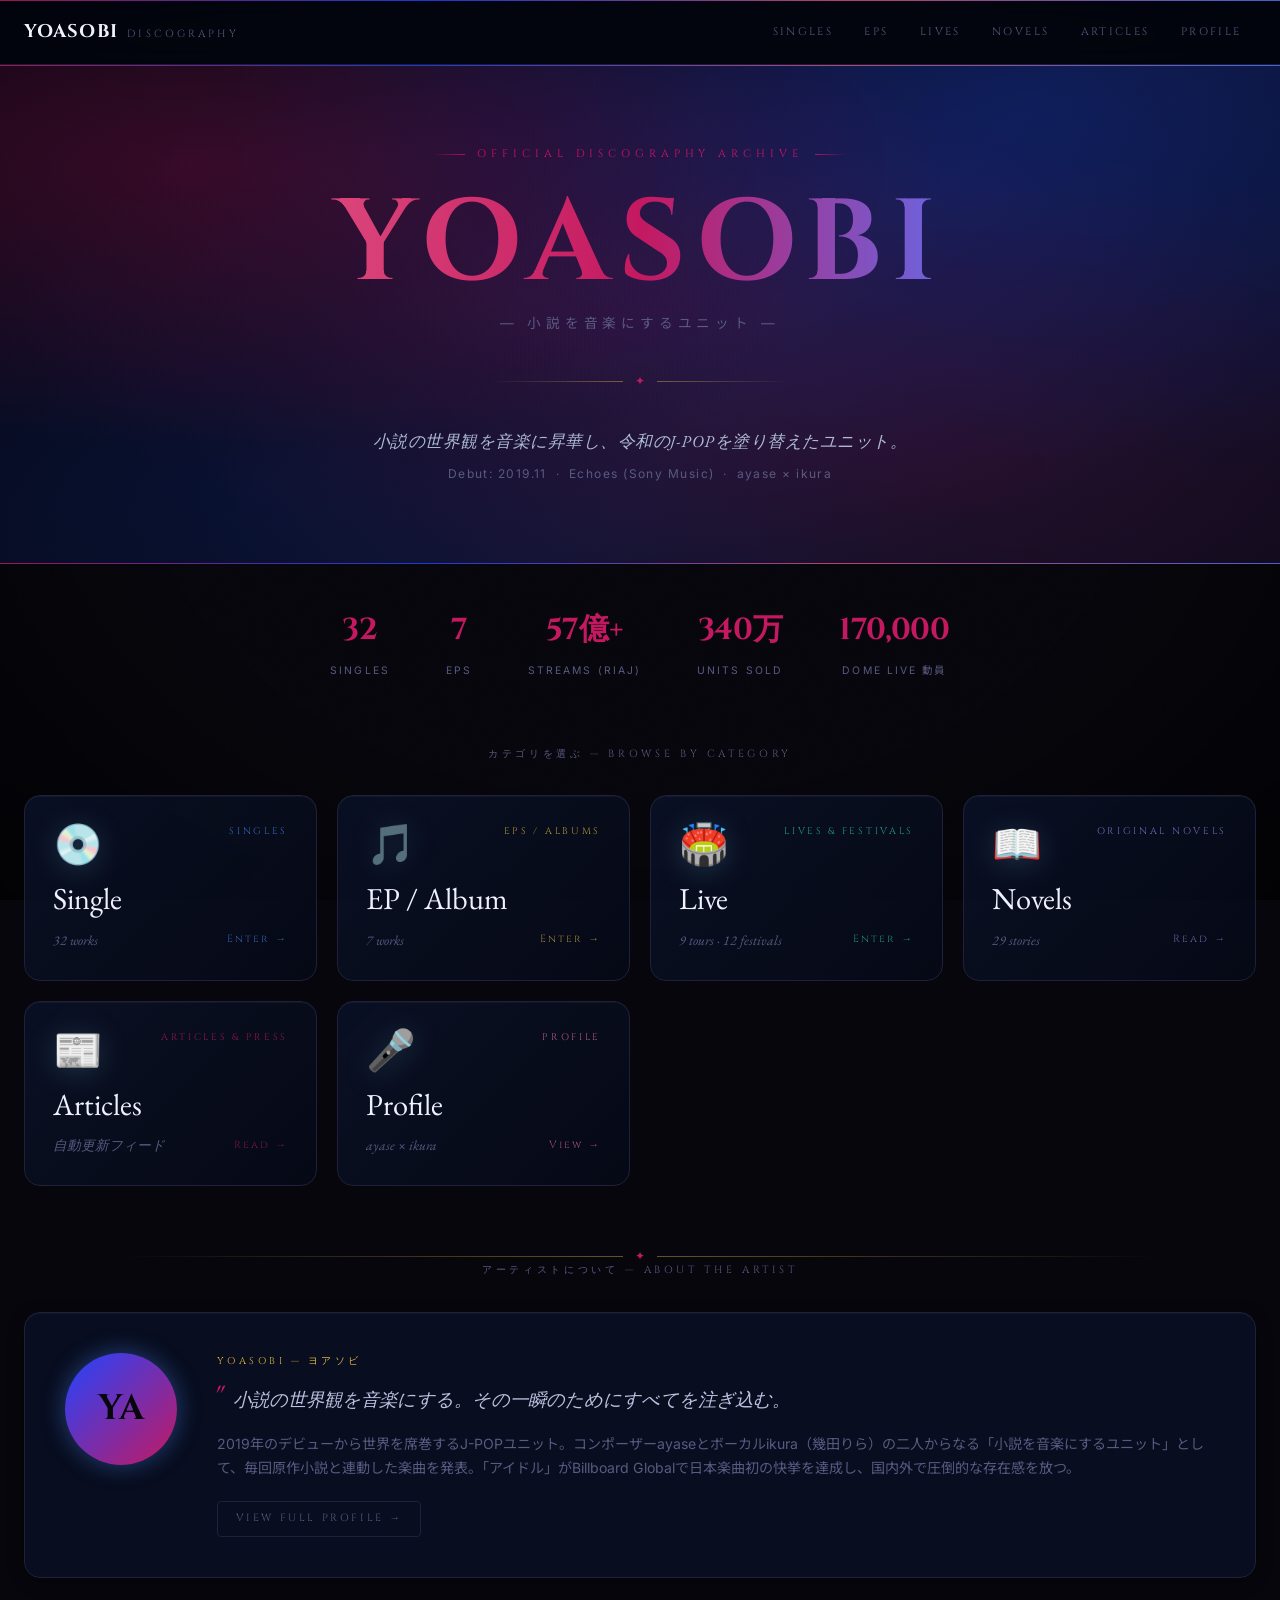
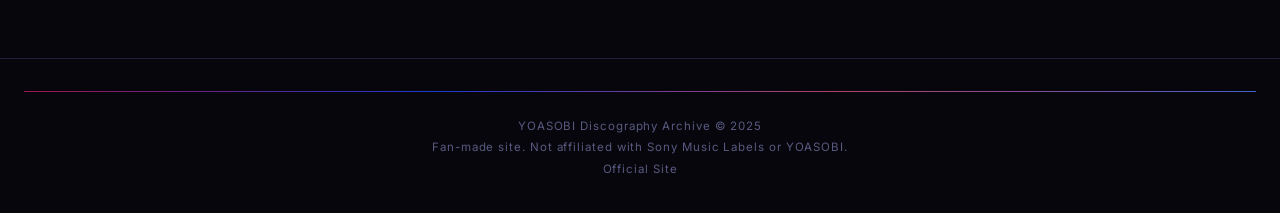
==== commit b53d263d: "feat: Echoesレーベル移籍反映 + ページ幅拡大 + README追加 - data.js: profile.label / THE BOOK for, のlabel / 2024年time" ====
--- a/index.html
+++ b/index.html
@@ -45,7 +45,7 @@
       <div class="ornament"><span class="ornament-gem">✦</span></div>
 
       <p class="hero-tagline">小説の世界観を音楽に昇華し、令和のJ-POPを塗り替えたユニット。</p>
-      <p class="hero-meta">Debut: 2019.11 &nbsp;·&nbsp; Sony Music Labels &nbsp;·&nbsp; ayase × ikura</p>
+      <p class="hero-meta">Debut: 2019.11 &nbsp;·&nbsp; Echoes (Sony Music) &nbsp;·&nbsp; ayase × ikura</p>
     </div>
 
     <div class="rainbow-rule" style="position:absolute;bottom:0;left:0;right:0;"></div>
--- a/style.css
+++ b/style.css
@@ -80,7 +80,7 @@
   backdrop-filter: blur(16px);
 }
 .header-inner {
-  max-width: 1100px; margin: 0 auto;
+  max-width: 1280px; margin: 0 auto;
   padding: 0 1.5rem;
   height: 64px;
   display: flex; align-items: center; justify-content: space-between; gap: 1.5rem;
@@ -255,7 +255,7 @@
 }
 
 /* ===== CATEGORY GRID ===== */
-.category-section { max-width: 1100px; margin: 0 auto; padding: 1rem 1.5rem 4rem; }
+.category-section { max-width: 1280px; margin: 0 auto; padding: 1rem 1.5rem 4rem; }
 
 .category-grid {
   display: grid;
@@ -328,7 +328,7 @@
 .category-card:hover .card-enter { opacity: 1; transform: translateX(4px); }
 
 /* ===== ARTIST INTRO ===== */
-.intro-section { max-width: 1100px; margin: 0 auto; padding: 0 1.5rem 5rem; }
+.intro-section { max-width: 1280px; margin: 0 auto; padding: 0 1.5rem 5rem; }
 
 .glass-card {
   background: rgba(11,18,40,0.7);
@@ -393,7 +393,7 @@
   border-bottom: 1px solid var(--border);
   padding: 2.5rem 1.5rem 2rem;
 }
-.page-header-inner { max-width: 1100px; margin: 0 auto; }
+.page-header-inner { max-width: 1280px; margin: 0 auto; }
 .page-back {
   font-family: 'Cinzel', Georgia, serif;
   font-size: 0.65rem; letter-spacing: 0.2em;
@@ -416,7 +416,7 @@
 
 /* ===== FILTER BAR ===== */
 .filter-bar {
-  max-width: 1100px; margin: 0 auto 2rem;
+  max-width: 1280px; margin: 0 auto 2rem;
   padding: 0 1.5rem;
   display: flex; gap: 0.4rem; flex-wrap: wrap; align-items: center;
 }
@@ -440,7 +440,7 @@
 }
 
 /* ===== WORKS GRID ===== */
-.works-section { max-width: 1100px; margin: 0 auto; padding: 0 1.5rem 5rem; }
+.works-section { max-width: 1280px; margin: 0 auto; padding: 0 1.5rem 5rem; }
 .works-grid {
   display: grid;
   grid-template-columns: repeat(auto-fill, minmax(290px, 1fr));
@@ -516,7 +516,7 @@
 }
 
 /* ===== EP CARDS ===== */
-.eps-section { max-width: 1100px; margin: 0 auto; padding: 0 1.5rem 5rem; }
+.eps-section { max-width: 1280px; margin: 0 auto; padding: 0 1.5rem 5rem; }
 .eps-grid {
   display: grid;
   grid-template-columns: repeat(auto-fill, minmax(340px, 1fr));
@@ -670,7 +670,7 @@
   padding: 2rem 1.5rem;
   text-align: center;
 }
-.footer-inner { max-width: 1100px; margin: 0 auto; }
+.footer-inner { max-width: 1280px; margin: 0 auto; }
 .footer-text { font-size: 0.72rem; color: var(--muted); letter-spacing: 0.08em; line-height: 1.9; }
 .footer-text a { color: var(--muted); }
 .footer-text a:hover { color: var(--gold); }
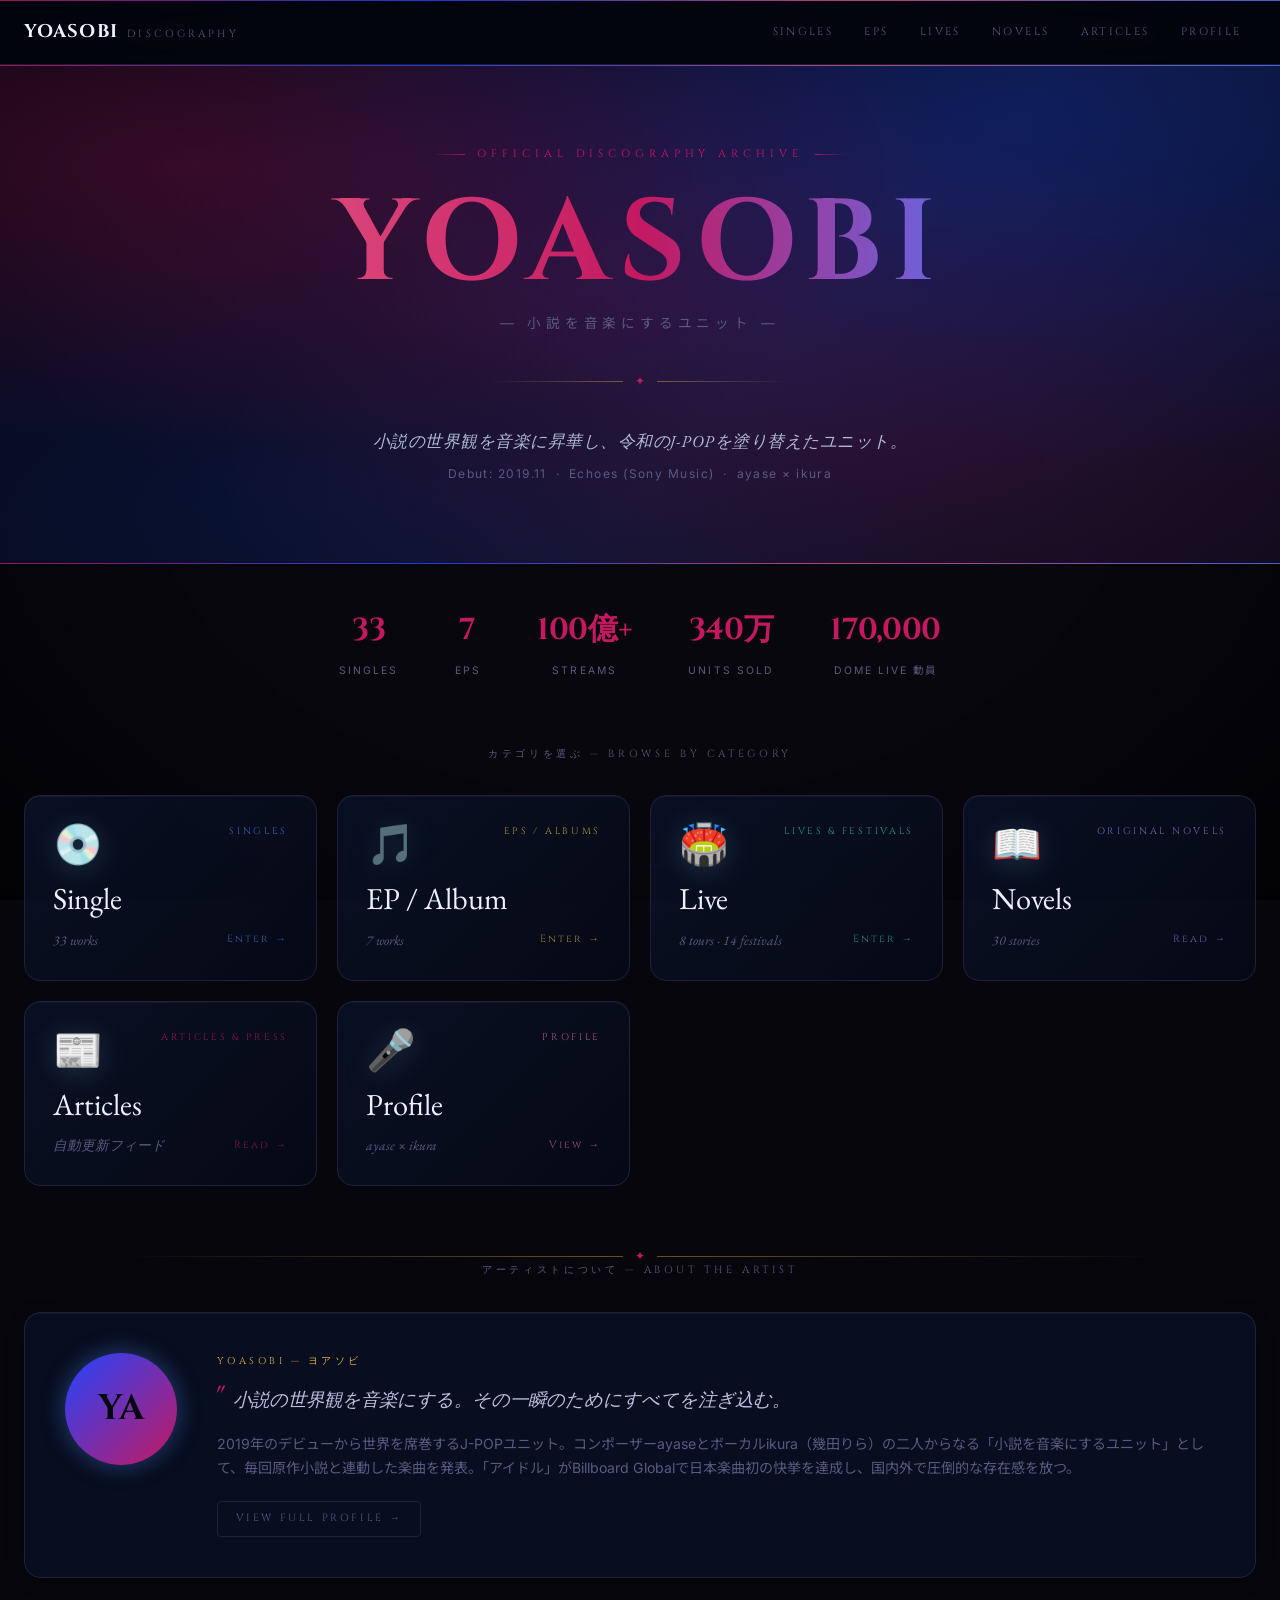
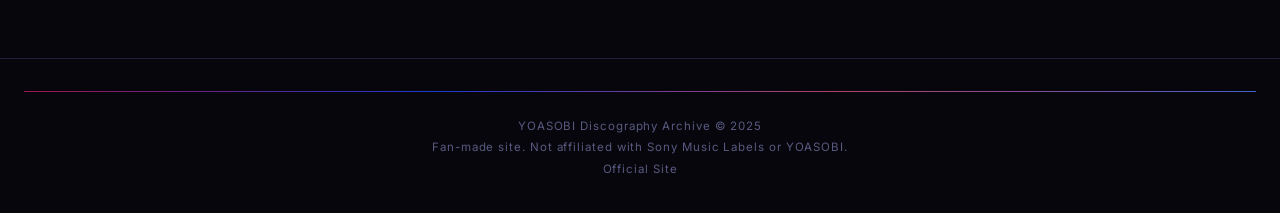
==== commit 4cb061a5: "feat: 新曲「咲き誇れ」追加・北米ツアー完走反映・超惑星ツアー追加・100億回突破反映 - singles: 「咲き誇れ」(NHK朝ドラ「ブラッサム」主題歌、原作:綿矢りさ)を追加 - lives" ====
--- a/index.html
+++ b/index.html
@@ -53,9 +53,9 @@
 
   <!-- Stats -->
   <div class="stats-section">
-    <div class="stat"><span class="stat-number">32</span><span class="stat-label">Singles</span></div>
+    <div class="stat"><span class="stat-number">33</span><span class="stat-label">Singles</span></div>
     <div class="stat"><span class="stat-number">7</span><span class="stat-label">EPs</span></div>
-    <div class="stat"><span class="stat-number">57億+</span><span class="stat-label">Streams (RIAJ)</span></div>
+    <div class="stat"><span class="stat-number">100億+</span><span class="stat-label">Streams</span></div>
     <div class="stat"><span class="stat-number">340万</span><span class="stat-label">Units Sold</span></div>
     <div class="stat"><span class="stat-number">170,000</span><span class="stat-label">Dome Live 動員</span></div>
   </div>
@@ -76,7 +76,7 @@
           <div class="card-bottom">
             <div class="card-title-ja">Single</div>
             <div class="card-footer">
-              <span class="card-count">32 works</span>
+              <span class="card-count">33 works</span>
               <span class="card-enter" style="color:#4a8fff;">Enter →</span>
             </div>
           </div>
@@ -114,7 +114,7 @@
           <div class="card-bottom">
             <div class="card-title-ja">Live</div>
             <div class="card-footer">
-              <span class="card-count">9 tours · 12 festivals</span>
+              <span class="card-count">8 tours · 14 festivals</span>
               <span class="card-enter" style="color:#2dd4bf;">Enter →</span>
             </div>
           </div>
@@ -133,7 +133,7 @@
           <div class="card-bottom">
             <div class="card-title-ja">Novels</div>
             <div class="card-footer">
-              <span class="card-count">29 stories</span>
+              <span class="card-count">30 stories</span>
               <span class="card-enter" style="color:#a78bfa;">Read →</span>
             </div>
           </div>
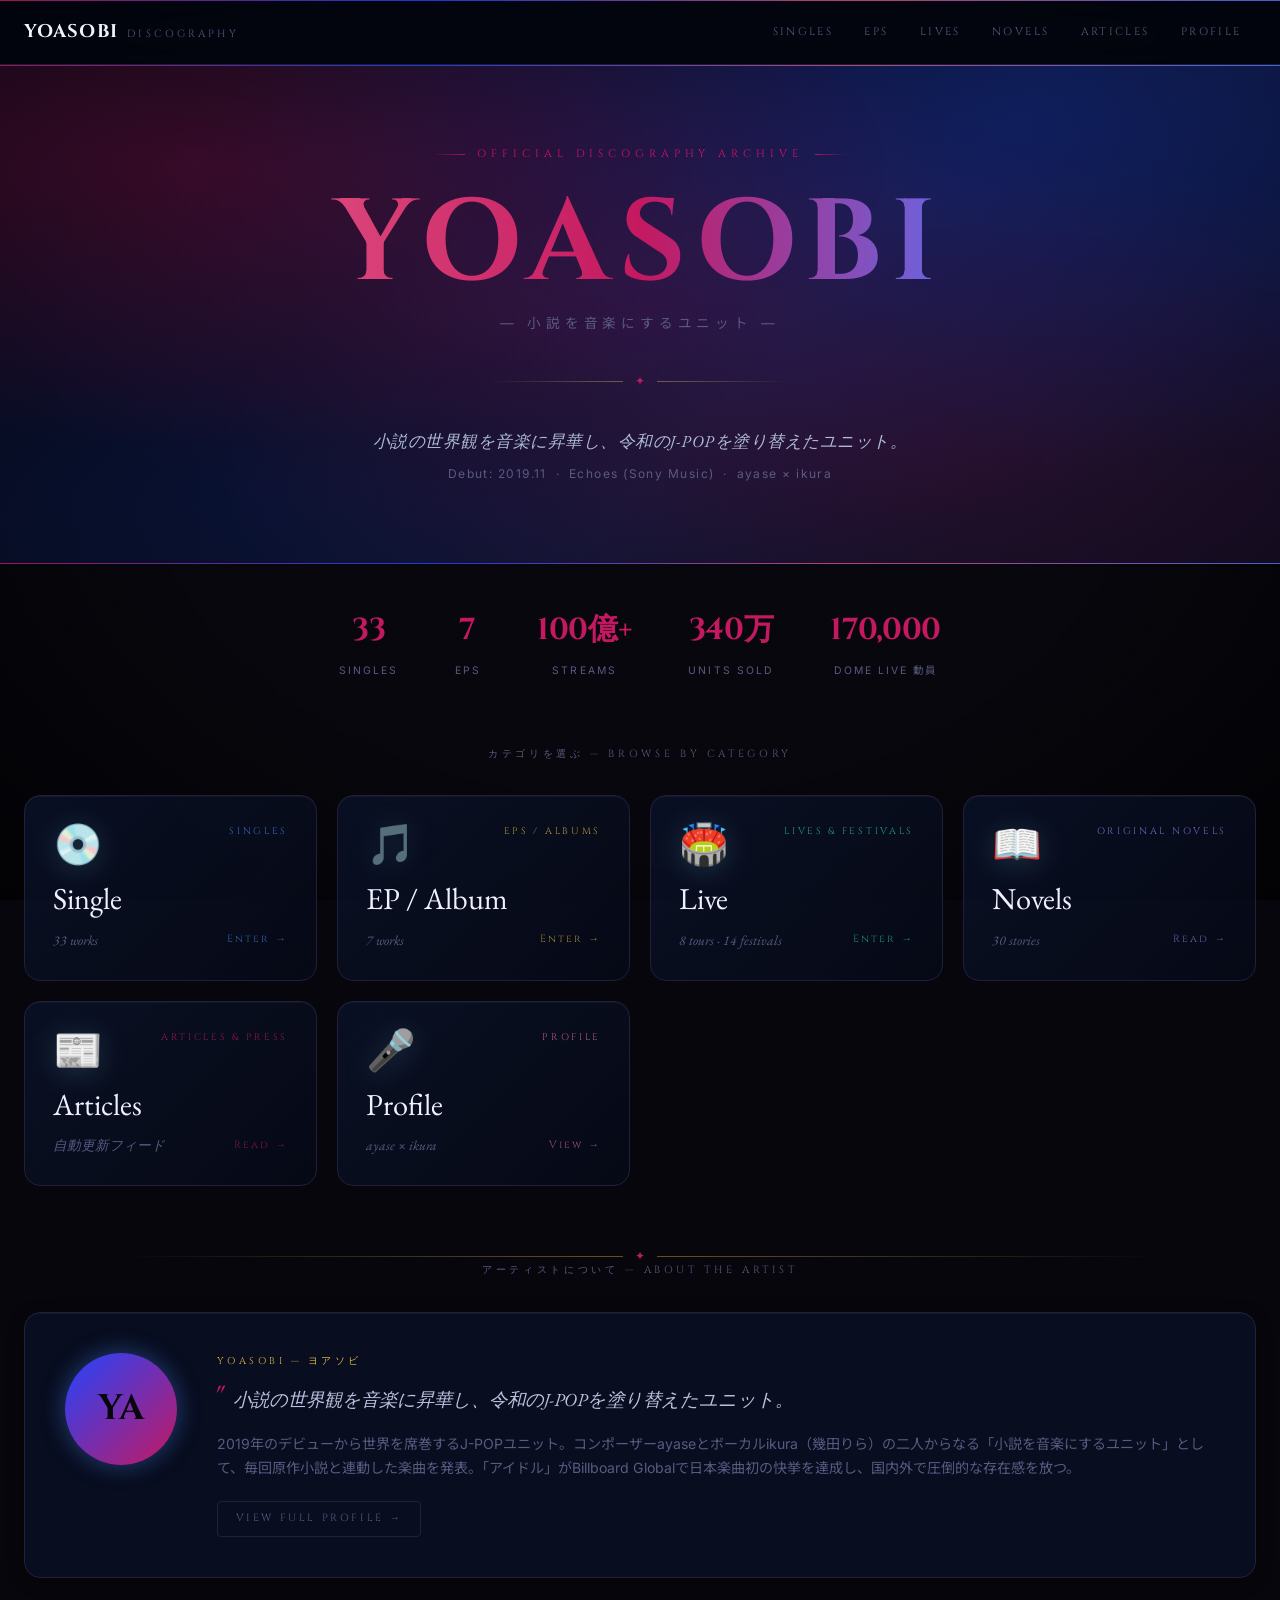
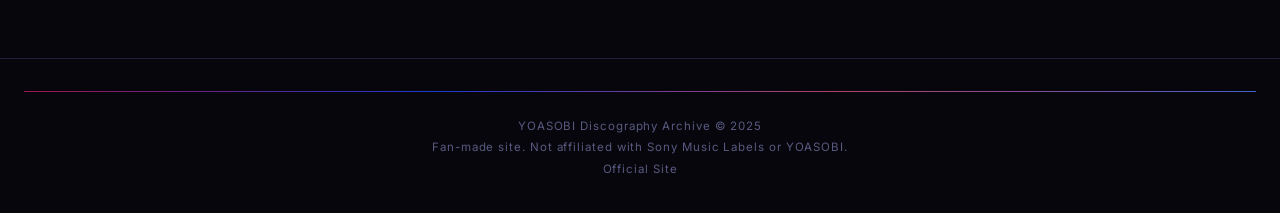
==== commit 6e4f7438: "fix: About the Artist欄の未確認フレーズを照会文に変更 blockquoteタグ（=引用）で表示されていた「小説の世界観を音楽にする。 その一瞬のためにすべてを注ぎ込む。」はYOA" ====
--- a/index.html
+++ b/index.html
@@ -195,9 +195,9 @@
           <div class="intro-avatar">YA</div>
           <div class="intro-body">
             <p class="intro-eyebrow">YOASOBI — ヨアソビ</p>
-            <blockquote class="intro-quote">
-              小説の世界観を音楽にする。その一瞬のためにすべてを注ぎ込む。
-            </blockquote>
+            <p class="intro-quote">
+              小説の世界観を音楽に昇華し、令和のJ-POPを塗り替えたユニット。
+            </p>
             <p class="intro-bio">
               2019年のデビューから世界を席巻するJ-POPユニット。コンポーザーayaseとボーカルikura（幾田りら）の二人からなる「小説を音楽にするユニット」として、毎回原作小説と連動した楽曲を発表。「アイドル」がBillboard Globalで日本楽曲初の快挙を達成し、国内外で圧倒的な存在感を放つ。
             </p>
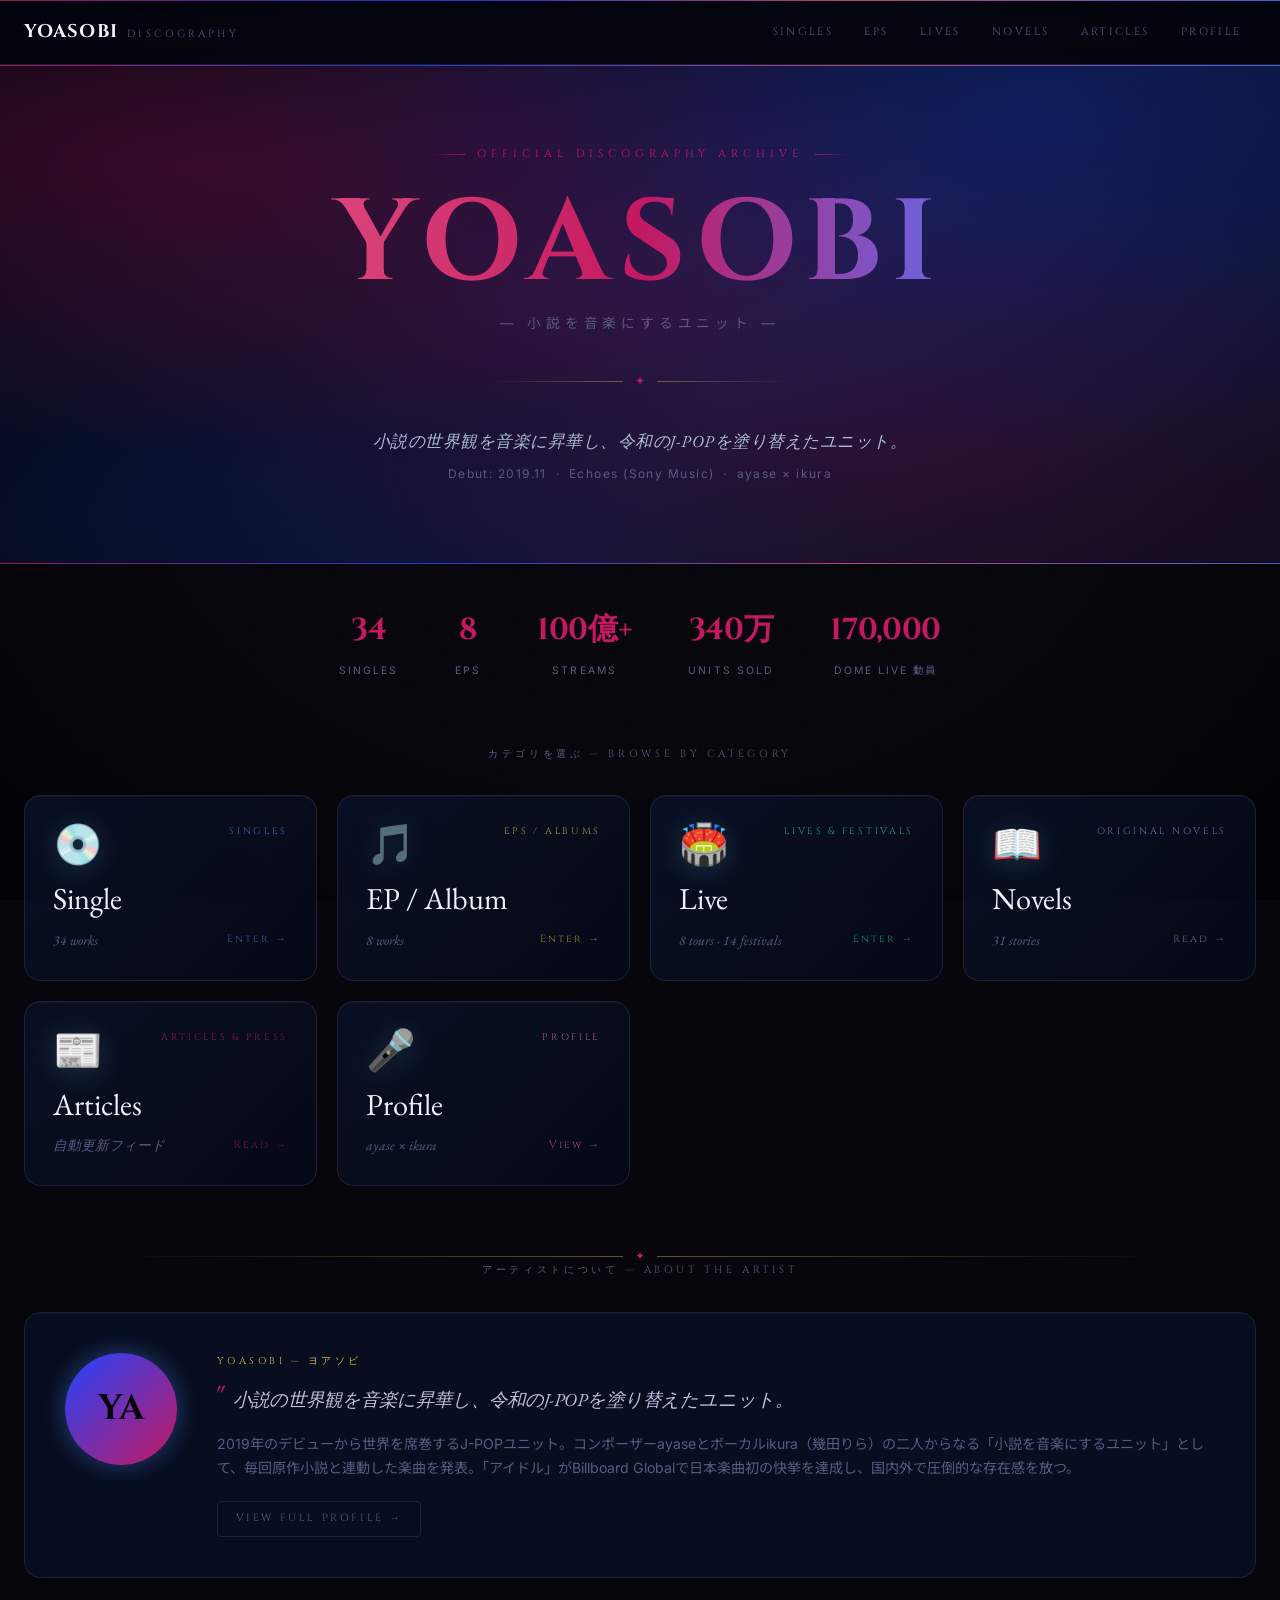
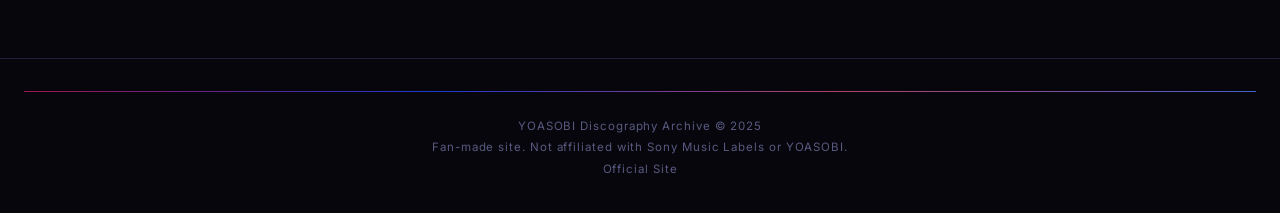
==== commit e560ba55: "feat: KILLA・E-SIDE 4追加、咲き誇れ配信日確定、超惑星ツアー更新 - singles: 「KILLA」(2026/11/11配信、原作:魔猫よあの)を追加、「咲き誇れ」を10/14配" ====
--- a/index.html
+++ b/index.html
@@ -53,8 +53,8 @@
 
   <!-- Stats -->
   <div class="stats-section">
-    <div class="stat"><span class="stat-number">33</span><span class="stat-label">Singles</span></div>
-    <div class="stat"><span class="stat-number">7</span><span class="stat-label">EPs</span></div>
+    <div class="stat"><span class="stat-number">34</span><span class="stat-label">Singles</span></div>
+    <div class="stat"><span class="stat-number">8</span><span class="stat-label">EPs</span></div>
     <div class="stat"><span class="stat-number">100億+</span><span class="stat-label">Streams</span></div>
     <div class="stat"><span class="stat-number">340万</span><span class="stat-label">Units Sold</span></div>
     <div class="stat"><span class="stat-number">170,000</span><span class="stat-label">Dome Live 動員</span></div>
@@ -76,7 +76,7 @@
           <div class="card-bottom">
             <div class="card-title-ja">Single</div>
             <div class="card-footer">
-              <span class="card-count">33 works</span>
+              <span class="card-count">34 works</span>
               <span class="card-enter" style="color:#4a8fff;">Enter →</span>
             </div>
           </div>
@@ -95,7 +95,7 @@
           <div class="card-bottom">
             <div class="card-title-ja">EP / Album</div>
             <div class="card-footer">
-              <span class="card-count">7 works</span>
+              <span class="card-count">8 works</span>
               <span class="card-enter" style="color:#f5c842;">Enter →</span>
             </div>
           </div>
@@ -133,7 +133,7 @@
           <div class="card-bottom">
             <div class="card-title-ja">Novels</div>
             <div class="card-footer">
-              <span class="card-count">30 stories</span>
+              <span class="card-count">31 stories</span>
               <span class="card-enter" style="color:#a78bfa;">Read →</span>
             </div>
           </div>
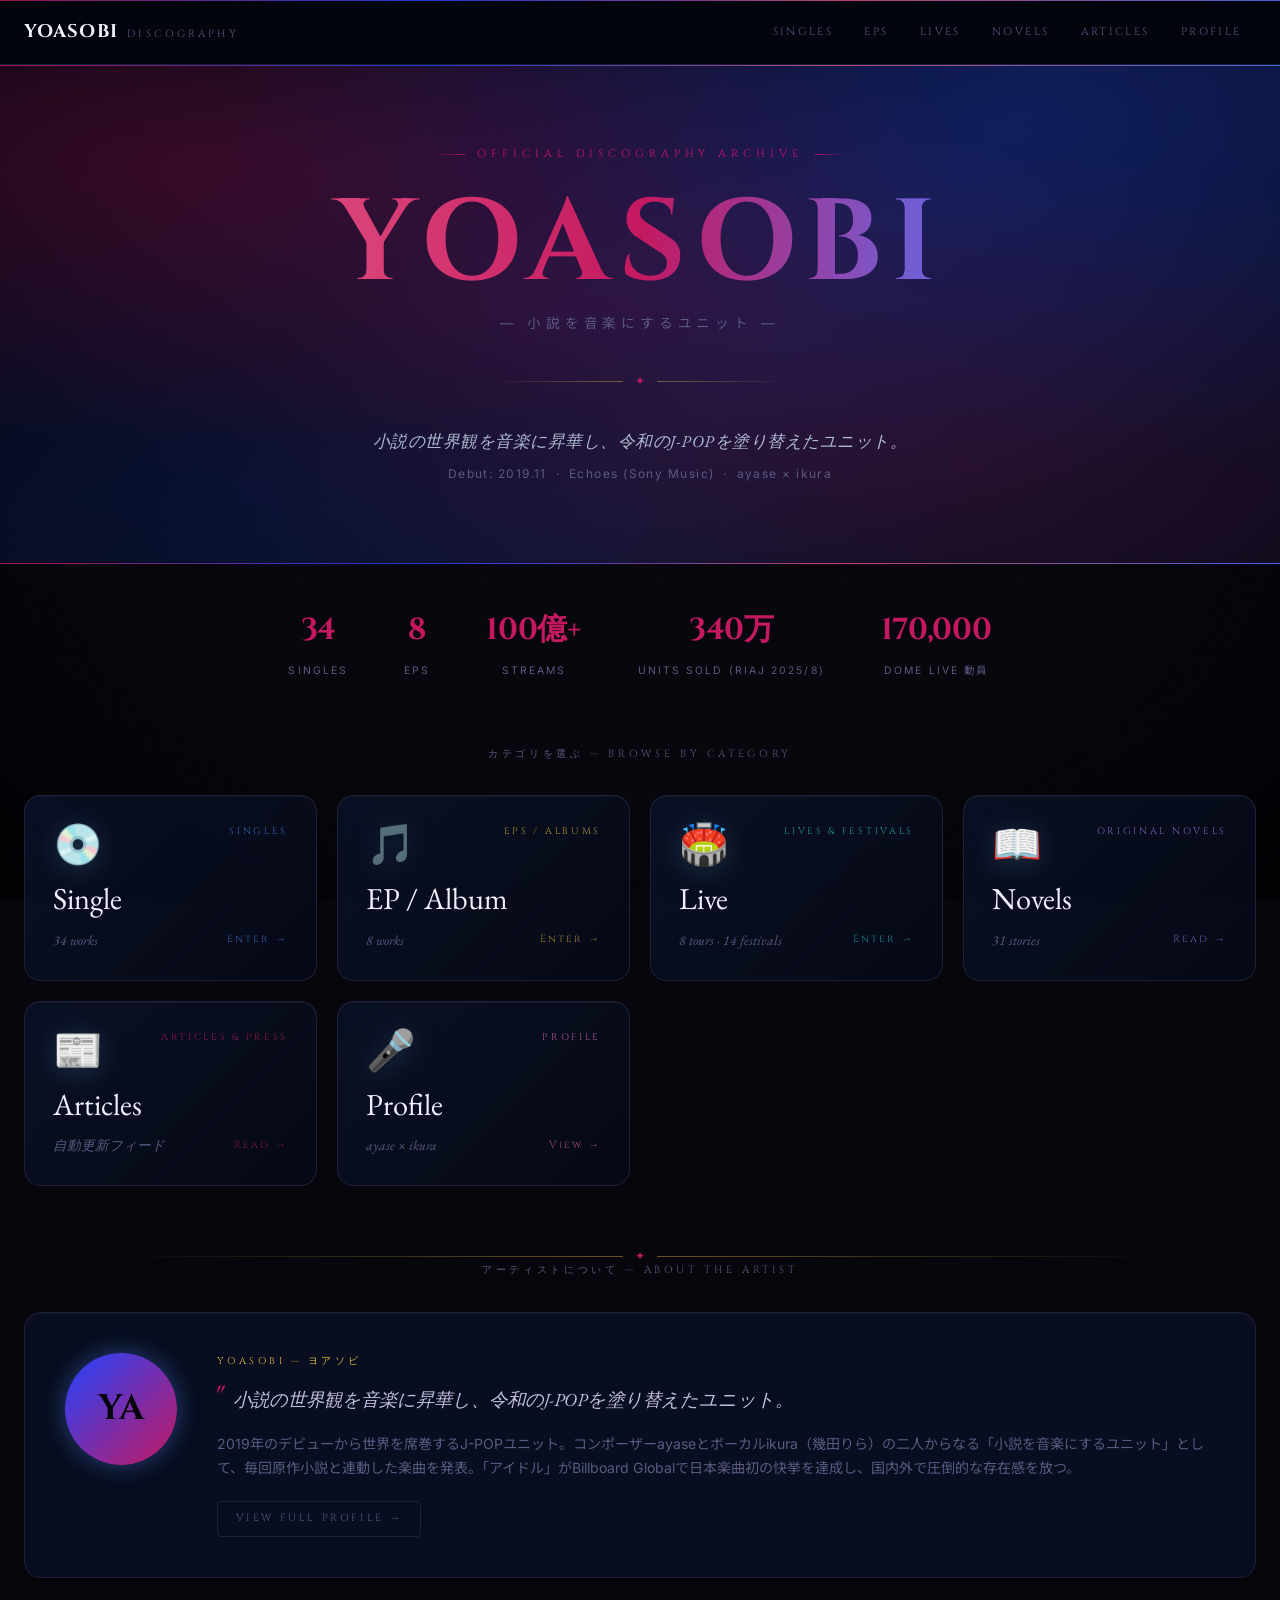
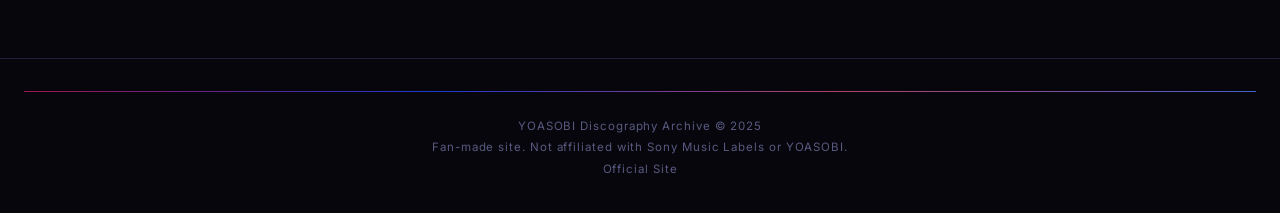
==== commit 7898b8d1: "feat: profile年表に2026年後半の動向を追加、Units Soldに出典時点を明記 - 2026年の年表にE-SIDE 4・咲き誇れ・KILLA・超惑星の拡大を反映 - 統計「Units" ====
--- a/index.html
+++ b/index.html
@@ -56,7 +56,7 @@
     <div class="stat"><span class="stat-number">34</span><span class="stat-label">Singles</span></div>
     <div class="stat"><span class="stat-number">8</span><span class="stat-label">EPs</span></div>
     <div class="stat"><span class="stat-number">100億+</span><span class="stat-label">Streams</span></div>
-    <div class="stat"><span class="stat-number">340万</span><span class="stat-label">Units Sold</span></div>
+    <div class="stat"><span class="stat-number">340万</span><span class="stat-label">Units Sold (RIAJ 2025/8)</span></div>
     <div class="stat"><span class="stat-number">170,000</span><span class="stat-label">Dome Live 動員</span></div>
   </div>
 
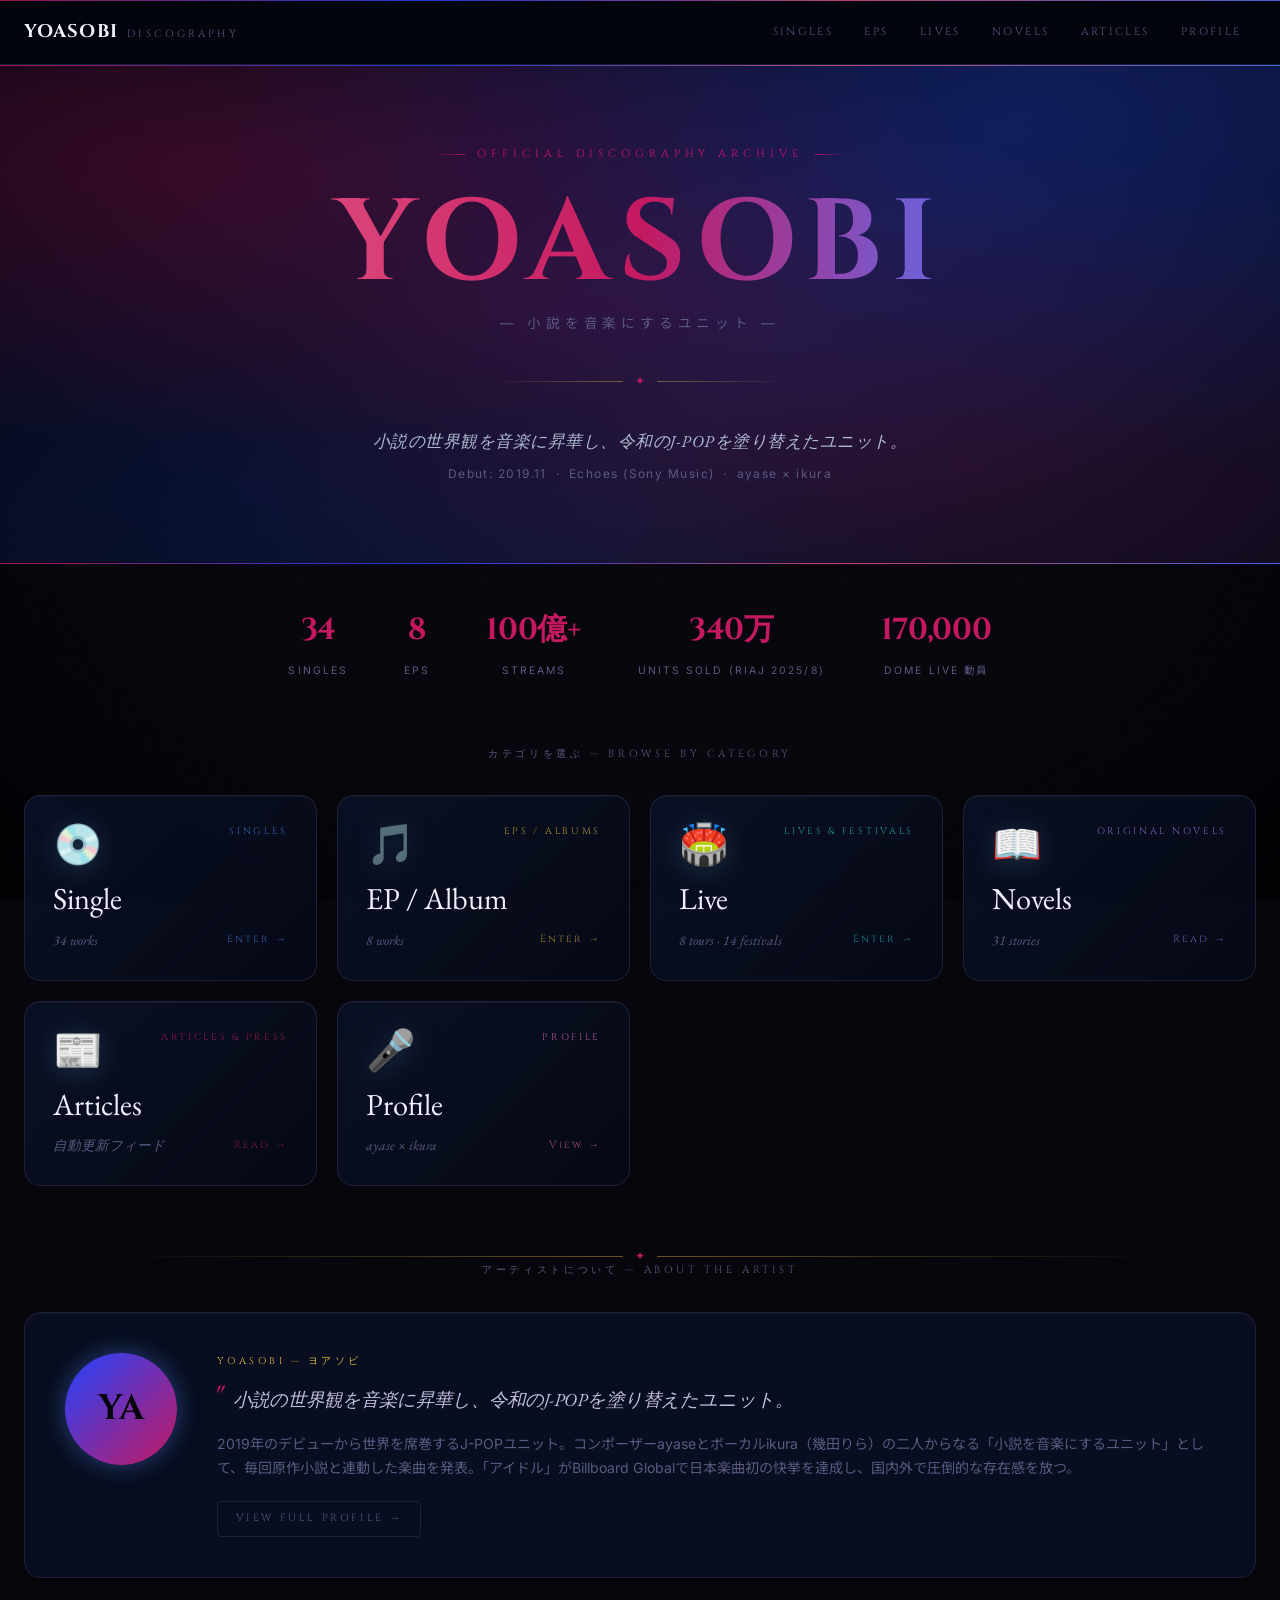
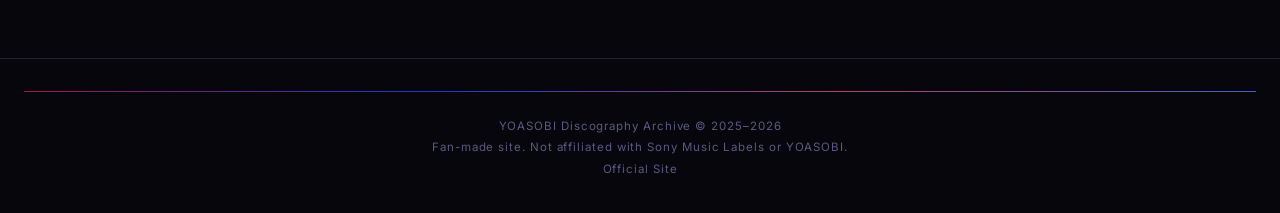
==== commit e49fcca3: "docs/fix: READMEのfeed記述、フッター年号、韓国公演の注記を更新 Co-Authored-By: Claude Sonnet 5.5 <noreply@anthropic.com>" ====
--- a/index.html
+++ b/index.html
@@ -213,7 +213,7 @@
   <div class="footer-inner">
     <div class="rainbow-rule" style="margin-bottom:1.5rem;"></div>
     <p class="footer-text">
-      YOASOBI Discography Archive &copy; 2025<br>
+      YOASOBI Discography Archive &copy; 2025–2026<br>
       Fan-made site. Not affiliated with Sony Music Labels or YOASOBI.<br>
       <a href="https://www.yoasobi-music.jp/" target="_blank" rel="noopener">Official Site</a>
     </p>
